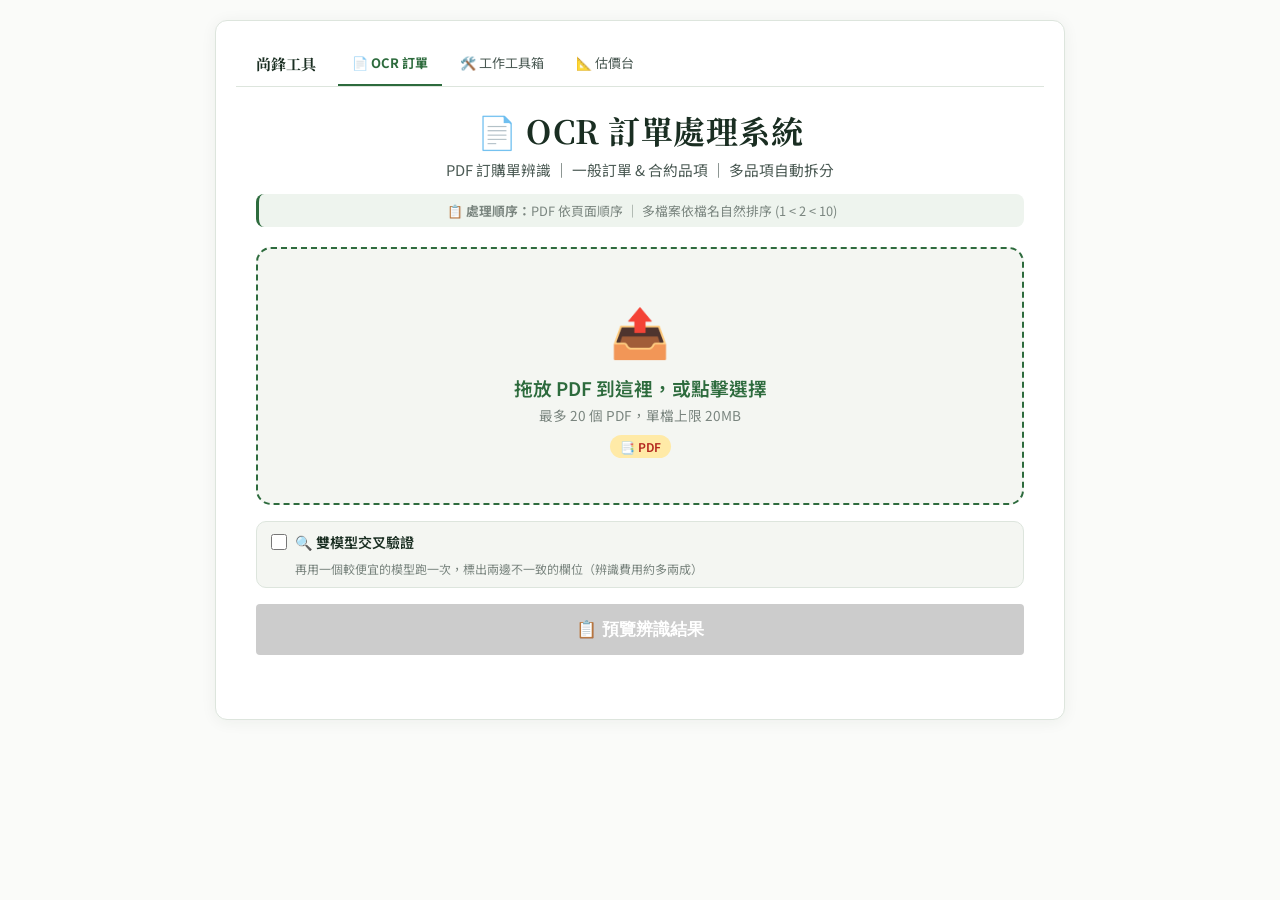
==== index.html @ 6216a3b6 "feat: 整合工作工具箱與不鏽鋼估價台 (v3.3.0) 把兩個原本各自獨立的 HTML 小工具納入同一個 Cloud Run 服務， 共用網域與導覽，並套上尚鋒配色。OCR 功能完全未更動。  新" ====
<!DOCTYPE html>
<html lang="zh-TW">
<head>
<meta charset="UTF-8">
<meta name="viewport" content="width=device-width, initial-scale=1.0">
<title>OCR 訂單處理系統</title>
<link rel="preconnect" href="https://fonts.googleapis.com">
<link rel="preconnect" href="https://fonts.gstatic.com" crossorigin>
<link href="https://fonts.googleapis.com/css2?family=Noto+Sans+TC:wght@400;500;700&family=Noto+Serif+TC:wght@600;700&display=swap" rel="stylesheet">
<style>
/* 尚鋒配色主題 — 依 sfinc-website-next/BRAND.md */
:root{
  /* 品牌綠 */
  --brand:#2D6B3D;         /* 主色：按鈕、連結、強調 */
  --brand-dark:#1F4F2D;    /* hover、重點 */
  --brand-light:#4A9A4F;   /* 亮部 */
  --brand-soft:#9CCFA3;    /* 卡片 hover 邊框、placeholder */
  /* 質感金：細線、型號、裝飾 */
  --gold:#B8956A;
  --gold-soft:#D4BB95;
  /* 背景 */
  --bg:#FAFBF9;            /* 全站背景 */
  --bg-soft:#EEF4EE;       /* 卡片底、規格框 */
  --bg-deep:#F4F6F2;       /* 深底 */
  --card:#fff;
  /* 文字 */
  --fg:#1A2E22;            /* 主文字 */
  --fg-soft:#4A5953;       /* 內文、描述 */
  --fg-muted:#7A857F;      /* 次要資訊、標籤 */
  --line:#DDE5DD;          /* 邊框、分隔線 */
  --danger:#B3261E;
  --radius:.25rem;
  /* 相容舊變數名 */
  --primary:var(--brand); --primary-dark:var(--brand-dark);
  --primary-light:var(--brand-light); --accent:var(--bg-soft);
  --muted:var(--bg-deep); --muted-fg:var(--fg-soft);
  --border:var(--line); --warn:var(--gold); --warn-bg:#FAF6EF;
}
*{margin:0;padding:0;box-sizing:border-box}
body{font-family:'Noto Sans TC','PingFang TC','Microsoft JhengHei',-apple-system,sans-serif;background:var(--bg);min-height:100vh;display:flex;justify-content:center;align-items:flex-start;padding:20px}
.container{background:var(--card);border:1px solid var(--border);border-radius:12px;box-shadow:0 2px 16px rgba(26,46,34,.06);padding:40px;max-width:850px;width:100%}
h1{font-size:2rem;text-align:center;color:var(--fg);margin-bottom:6px;font-family:'Noto Serif TC','Songti TC',PMingLiU,serif;font-weight:700;letter-spacing:.5px}
.subtitle{text-align:center;color:var(--fg-soft);margin-bottom:8px;font-size:.92rem}
.sort-info{text-align:center;color:var(--fg-muted);font-size:.8rem;margin-bottom:20px;background:var(--accent);border-radius:8px;padding:7px 12px;border-left:3px solid var(--primary)}
.version-line{text-align:center;margin-bottom:14px}
.version-btn{background:var(--accent);color:var(--primary);border:1px solid var(--border);border-radius:20px;padding:3px 12px;font-size:.72rem;font-family:inherit;cursor:pointer;letter-spacing:.3px;transition:all .2s}
.version-btn:hover{background:var(--primary);color:#fff;border-color:var(--primary)}
.modal-mask{position:fixed;inset:0;background:rgba(0,0,0,.45);display:flex;justify-content:center;align-items:center;padding:20px;z-index:100}
.modal-box{background:#fff;border-radius:16px;max-width:560px;width:100%;max-height:80vh;overflow-y:auto;box-shadow:0 20px 60px rgba(0,0,0,.3)}
.modal-head{position:sticky;top:0;background:#fff;display:flex;justify-content:space-between;align-items:center;padding:18px 22px 12px;border-bottom:1px solid #eee}
.modal-head h3{color:var(--primary);font-size:1.05rem}
.modal-close{background:none;border:none;font-size:1.4rem;color:var(--fg-muted);cursor:pointer;line-height:1;padding:0 4px}
.modal-close:hover{color:var(--fg)}
.modal-body{padding:16px 22px 22px}
.cl-item{margin-bottom:18px}
.cl-ver{display:inline-block;background:var(--primary);color:#fff;font-size:.75rem;font-weight:700;padding:2px 9px;border-radius:10px}
.cl-ver.old{background:#bbb}
.cl-title{font-weight:600;color:var(--fg);font-size:.88rem;margin:6px 0 4px}
.cl-item ul{margin:0;padding-left:19px}
.cl-item li{color:var(--fg-soft);font-size:.83rem;line-height:1.65;margin-bottom:2px}
.login-box{max-width:360px;margin:0 auto}
.login-box input{width:100%;padding:12px 16px;border:1px solid var(--line);border-radius:10px;font-size:1rem;margin-bottom:12px;outline:none;transition:border .3s}
.login-box input:focus{border-color:var(--primary)}
.login-error{color:var(--danger);font-size:.85rem;margin-bottom:10px;display:none}
.upload-area{border:2px dashed var(--primary);border-radius:15px;padding:45px 20px;text-align:center;cursor:pointer;transition:all .3s;background:var(--muted);margin-bottom:16px}
.upload-area:hover,.upload-area.dragover{border-color:var(--primary-dark);background:var(--accent);transform:translateY(-2px)}
.upload-icon{font-size:3rem;margin-bottom:10px}
.badges{display:flex;justify-content:center;gap:6px;margin-top:10px;flex-wrap:wrap}
.badge{padding:3px 10px;border-radius:12px;font-size:.75rem;font-weight:600}
.badge-pdf{background:#ffeaa7;color:var(--danger)}.badge-img{background:#dfe6e9;color:#636e72}
#fileInput{display:none}
.file-list{margin-top:16px}
.file-item{background:var(--muted);padding:12px 16px;border-radius:10px;margin-bottom:6px;display:flex;justify-content:space-between;align-items:center;font-size:.9rem}
.btn{width:100%;padding:14px;background:var(--primary);color:#fff;border:none;border-radius:var(--radius);font-size:1.05rem;font-weight:600;cursor:pointer;transition:all .3s;margin-top:16px}
.btn:hover{transform:translateY(-2px);box-shadow:0 4px 14px rgba(45,107,61,.25)}
.btn:disabled{background:#ccc;cursor:not-allowed;transform:none;box-shadow:none}
.btn-outline{background:transparent;color:var(--primary);border:2px solid var(--primary);margin-top:10px}
.btn-outline:hover{background:var(--primary);color:#fff}
.results{margin-top:24px}
.result-item{background:#fff;border-left:4px solid var(--primary);padding:16px;border-radius:10px;margin-bottom:12px;box-shadow:0 4px 12px rgba(0,0,0,.08)}
.result-header{display:flex;justify-content:space-between;align-items:center;margin-bottom:10px}
.result-filename{font-weight:600;color:var(--fg);font-size:.92rem}
.result-badge{background:var(--primary);color:#fff;padding:3px 12px;border-radius:16px;font-size:.78rem;font-weight:600}
.result-badge.error{background:#ff7675}
.token-tag{background:var(--muted);color:var(--fg-muted);padding:2px 9px;border-radius:12px;font-size:.72rem;margin-right:6px}
.order-card{background:var(--muted);padding:12px 14px;border-radius:8px;margin-bottom:8px;border-left:3px solid var(--primary-dark);font-size:.85rem}
.order-label{font-weight:600;color:var(--primary);min-width:150px;display:inline-block;vertical-align:top;padding-top:5px;font-size:.84rem}
.editable-field{background:#fff;border:1px solid var(--line);border-radius:4px;padding:5px 10px;font-size:.85rem;font-family:inherit;width:calc(100% - 160px);display:inline-block;transition:border .2s}
.editable-field:focus{outline:none;border-color:var(--primary);background:var(--accent)}
.editable-field:hover{border-color:var(--fg-muted)}
.editable-field.is-empty{background:var(--warn-bg);border-color:var(--warn)}
.editable-field.is-empty:focus{background:#fff;border-color:var(--primary)}
.editable-field.is-invalid{background:#fdecee;border-color:var(--danger)}
.field-row{margin-bottom:6px}
.ragic-summary{background:var(--warn-bg);border-left:4px solid var(--warn);padding:14px 16px;border-radius:10px;margin-top:18px}
.ragic-summary h3{color:var(--primary-dark);font-size:.95rem;margin-bottom:10px}
.ragic-row{background:#fff;padding:8px 12px;border-radius:6px;margin-bottom:6px;font-size:.85rem;display:flex;justify-content:space-between;align-items:center;gap:8px}
.ragic-row.warn{background:#fff1f0;border-left:3px solid var(--danger)}
.ragic-row .po{font-weight:700;color:var(--fg)}
.ragic-row .meta{color:var(--fg-soft);font-size:.8rem}
.ragic-row .count{background:var(--accent);color:var(--primary);padding:2px 8px;border-radius:10px;font-size:.78rem;font-weight:600}
.ragic-warn-text{color:var(--danger);font-size:.82rem;margin-top:8px}
.match-panel{margin:4px 0 8px 160px;font-size:.8rem}
.match-ocr{color:var(--fg-soft);padding:3px 0}
.match-ocr b{color:var(--fg);font-weight:600}
.match-alts{margin-top:4px}
.match-alt{display:block;width:100%;text-align:left;background:var(--muted);border:1px solid var(--border);border-radius:6px;padding:4px 9px;margin-bottom:3px;cursor:pointer;font-size:.79rem;font-family:inherit;color:var(--fg);transition:all .15s}
.match-alt:hover{background:var(--accent);border-color:var(--primary)}
.match-alt .sc{color:var(--gold);font-size:.74rem;margin-left:6px;font-family:Georgia,serif}
.match-alt .hist{color:var(--gold);font-size:.74rem;margin-left:4px}
.diff-hi{background:#f5e6c8;border-radius:2px;padding:0 2px;font-weight:600}
.editable-field.is-disputed{background:var(--warn-bg);border-color:var(--warn);border-width:2px}
.verify-tag{display:inline-block;margin-left:8px;font-size:.75rem;color:var(--primary-dark);cursor:pointer;background:var(--warn-bg);border:1px solid var(--border);border-radius:5px;padding:1px 8px}
.verify-tag:hover{background:var(--accent)}
.verify-summary{background:var(--warn-bg);border-left:4px solid var(--warn);border-radius:8px;padding:8px 12px;margin:8px 0;font-size:.82rem;color:var(--muted-fg)}
.verify-summary b{color:var(--fg)}
.verify-ok{background:#f6ffed;border-left-color:#52c41a;color:#237804}
.verify-toggle{display:flex;align-items:center;flex-wrap:wrap;gap:8px;background:var(--muted);border:1px solid var(--border);border-radius:10px;padding:10px 14px;margin-top:16px;cursor:pointer;transition:all .2s}
.verify-toggle:hover{border-color:var(--primary);background:var(--muted)}
.verify-toggle input{width:16px;height:16px;cursor:pointer;accent-color:var(--primary)}
.vt-text{font-size:.88rem;font-weight:600;color:var(--fg)}
.vt-hint{font-size:.75rem;color:var(--fg-muted);flex-basis:100%;padding-left:24px}
.verify-toggle.on{border-color:var(--warn);background:var(--warn-bg)}
.verify-toggle.on .vt-text{color:var(--primary-dark)}
.loading{display:inline-block;width:18px;height:18px;border:3px solid rgba(255,255,255,.5);border-radius:50%;border-top-color:#fff;animation:spin .8s linear infinite;vertical-align:middle;margin-right:6px}
@keyframes spin{to{transform:rotate(360deg)}}
.sf-nav{background:var(--card);border-bottom:1px solid var(--line);padding:0 20px;display:flex;align-items:center;gap:4px;position:sticky;top:0;z-index:50;margin:-20px -20px 20px}
.sf-nav .sf-brand{font-family:'Noto Serif TC','Songti TC',serif;font-weight:700;color:var(--fg);font-size:15px;margin-right:18px;padding:12px 0;white-space:nowrap}
.sf-nav a{color:var(--fg-soft);text-decoration:none;font-size:13px;padding:12px 14px;border-bottom:2px solid transparent;transition:.2s;white-space:nowrap}
.sf-nav a:hover{color:var(--brand);background:var(--bg-soft)}
.sf-nav a.on{color:var(--brand);border-bottom-color:var(--brand);font-weight:700}
.hidden{display:none !important}
</style>
</head>
<body>
<div class="container">
<nav class="sf-nav">
  <span class="sf-brand">尚鋒工具</span>
  <a href="/" class="on">📄 OCR 訂單</a>
  <a href="/tools">🛠️ 工作工具箱</a>
  <a href="/quote">📐 估價台</a>
</nav>
  <h1>📄 OCR 訂單處理系統</h1>
  <p class="subtitle">PDF 訂購單辨識 ｜ 一般訂單 &amp; 合約品項 ｜ 多品項自動拆分</p>
  <p class="version-line" id="versionLine"></p>

  <div id="loginSection" class="hidden">
    <div class="login-box" style="margin-top:30px">
      <h3 style="text-align:center;color:var(--primary);margin-bottom:16px">🔒 請輸入密碼</h3>
      <input type="password" id="passwordInput" placeholder="密碼" autocomplete="off">
      <div class="login-error" id="loginError"></div>
      <button class="btn" id="loginBtn" onclick="doLogin()">登入</button>
    </div>
  </div>

  <div id="mainSection" class="hidden">
    <div class="sort-info">
      📋 <b>處理順序：</b>PDF 依頁面順序 ｜ 多檔案依檔名自然排序 (1 &lt; 2 &lt; 10)
    </div>

    <div class="upload-area" id="uploadArea">
      <div class="upload-icon">📤</div>
      <h3 style="color:var(--primary);font-weight:600">拖放 PDF 到這裡，或點擊選擇</h3>
      <p style="color:var(--fg-muted);font-size:.85rem;margin-top:4px">最多 20 個 PDF，單檔上限 20MB</p>
      <div class="badges">
        <span class="badge badge-pdf">📑 PDF</span>
      </div>
    </div>
    <input type="file" id="fileInput" multiple accept="image/*,.pdf">

    <div class="file-list" id="fileList"></div>
    <label class="verify-toggle" id="verifyToggleWrap">
      <input type="checkbox" id="verifyToggle">
      <span class="vt-text">🔍 雙模型交叉驗證</span>
      <span class="vt-hint">再用一個較便宜的模型跑一次，標出兩邊不一致的欄位（辨識費用約多兩成）</span>
    </label>
    <button class="btn" id="previewBtn" disabled>📋 預覽辨識結果</button>
    <button class="btn btn-outline hidden" id="submitBtn">✅ 確認寫入 Google Sheet + Ragic</button>

    <div class="results" id="results"></div>
    <div id="ragicSummary"></div>
    <!-- 共用客戶清單，給所有 ragic_customer_code 輸入框搜尋 -->
    <datalist id="customersDatalist"></datalist>
    <!-- 共用商品清單，給所有品名欄位搜尋 -->
    <datalist id="productsDatalist"></datalist>
  </div>
</div>

<script>
const $ = id => document.getElementById(id);
let selectedFiles = [], pendingOrders = [];
let customerList = [];  // Ragic 客戶清單 [{code, name, short_name, category}]
let productList = [];   // Ragic 商品清單 [{name, model, code, unit, category, price}]
let orderHistory = {};  // 客戶歷史訂購 {客戶編號: {品名: 次數}}
// Ragic 寫入必填：ragic_po + date + ragic_customer_code (客戶編號)
const REQUIRED_FOR_RAGIC = ['ragic_po', 'date', 'ragic_customer_code'];
const MAX_CANDIDATES = 3;   // 顯示幾個「其他相似候選」

// 廠商固定三家 + 常見 OCR 誤識別字容錯
const VENDOR_OPTIONS = [
  { value: '長洲醫療儀器有限公司', keywords: ['長洲','長州','长洲','长州'], firstChar: ['長','长'] },
  { value: '尚鋒工業有限公司',     keywords: ['尚鋒','尚峰','尚锋'],       firstChar: ['尚'] },
  { value: '靖展有限公司',         keywords: ['靖展','靖晨','静展','静晨'], firstChar: ['靖','静'] },
];

function guessVendor(text) {
  if (!text) return '';
  const s = String(text);
  for (const opt of VENDOR_OPTIONS) {
    if (opt.keywords.some(k => s.includes(k))) return opt.value;
  }
  // 首字 fallback (處理更嚴重的誤識別，例如「尚〇工業」)
  for (const opt of VENDOR_OPTIONS) {
    if (opt.firstChar.some(c => s.includes(c))) return opt.value;
  }
  return '';
}

// 欄位中文對照表
const FIELD_LABELS = {
  ragic_po:           '🟧 Ragic 訂單編號 (手動填)',
  ragic_customer_code:'🟦 Ragic 客戶 (下拉選)',
  ragic_product_name: '🟪 Ragic 品名 (智慧比對)',
  hospital:           '客戶名稱(醫院)',
  date:         '訂購日期',
  deadline:     '交貨期限/預計到貨日',
  vendor:       '🟩 廠商名稱 (3 選 1)',
  loc:          '交貨地點',
  type:         '訂單類型',
  material_id:  '資材代碼',
  item:         '品名',
  brand:        '廠牌型號',
  qty:          '訂購量/數量',
  unit:         '單位',
  price:        '單價',
  total:        '訂購總金額',
  dept:         '請購部門',
  user:         '申購人',
  ext:          '分機/聯絡分機',
  po_no:        '訂單號碼/訂購單號',
  item_id:      '訂單編號-項次',
  idx:          '項次',
  sign_no:      '簽辦案號',
  order_total:  '總金額',
  note:         '備註',
  warranty:     '保固月數',
};

// Ragic 寫入用的欄位固定放最前面 (這幾格是你要確認/填寫的)
const RAGIC_FIELDS = ['ragic_po','ragic_customer_code','ragic_product_name'];

// OCR 欄位順序：依訂單類型排成跟紙本相近的閱讀動線
const FIELD_ORDER = {
  // 合約品項：先看單據識別資訊，再看品項規格
  contract: [
    'type','idx','hospital','loc','po_no','item_id','sign_no',
    'date','deadline','vendor','dept','user','ext',
    'material_id','brand','item','unit','qty','price','note',
    'total','warranty','order_total',
  ],
  // 一般訂單：先看誰下的單，再看買什麼、多少錢
  general: [
    'type','date','vendor','hospital','loc',
    'item','qty','unit','price','total','brand','deadline',
    'dept','user','ext','po_no','item_id','idx','warranty',
    'sign_no','material_id','note','order_total',
  ],
};

/** 依該筆訂單的類型決定欄位顯示順序 */
function displayFieldsFor(order) {
  const t = String(order?.type || '');
  const key = t.includes('合約') ? 'contract' : 'general';
  return RAGIC_FIELDS.concat(FIELD_ORDER[key]);
}

// ============ 版本更新紀錄 ============
// 新版本請加在最前面
const CHANGELOG = [
  { v: '3.3.0', title: '整合工作工具箱與估價台', items: [
    '新增「工作工具箱」：SUS304 板材計算、圖片排版列印、利潤計算機',
    '新增「不鏽鋼估價台」：完整成本模型與報價試算',
    '三個工具共用頂部導覽列，可直接互相切換',
    '兩個工具都換上尚鋒配色，OCR 功能維持原樣未更動',
  ]},
  { v: '3.2.0', title: '換上公司品牌主題', items: [
    '介面文字改為 PDF 專用（實際仍可上傳圖片）',
    '配色改用公司網站的森林綠 + 質感金 + 米白底',
    '標題改用思源宋體、內文思源黑體，與官網一致',
    '欄位順序依訂單類型調整：合約品項與一般訂單各有適合的閱讀動線',
    '修正：訂單內容較長時上半部會被切掉、捲不到的問題',
  ]},
  { v: '3.1.1', title: '交叉驗證改成開關', items: [
    '雙模型驗證預設關閉，平常只用主模型辨識，維持原本費用',
    '需要時勾選「🔍 雙模型交叉驗證」再按預覽即可',
    '勾選狀態會記住，下次開啟頁面沿用',
  ]},
  { v: '3.1.0', title: '雙模型交叉驗證', items: [
    '同一份檔案由兩個 AI 模型各辨識一次，逐欄位比對',
    '兩邊答案不同的欄位用黃框標出，其餘可放心略過',
    '點「驗證模型」標籤即可改用它的答案',
    '兩個模型平行跑，辨識速度不受影響',
    '驗證模型較便宜，每月成本約多兩成',
  ]},
  { v: '3.0.1', title: 'Token 用量顯示', items: [
    '每份檔案辨識後顯示 Gemini token 用量，方便追蹤成本',
    '/health 可查本次啟動後的累計用量',
  ]},
  { v: '3.0.0', title: '品名核對一次搞定', items: [
    '品名比對會列出 3 個相似候選，點一下就能切換',
    '不同尺寸的地方會黃底反白，例如 70x50x85 vs 80x50x90',
    '候選旁顯示 OCR 原文，不用往下滾就能對照',
    '排序改以品名與型號為主，客戶購買次數只在分數接近時決勝',
    '修正：品名連結後單位沒有帶出來',
    '修正：備註不再混入資材碼，只留 OCR 抓到的內容',
  ]},
  { v: '2.9.0', title: '合約品項精準比對', items: [
    '商品主檔新增「合約品項-公司」與「資材代碼」兩個欄位',
    '訂單有資材代碼時，用公司＋代碼直接命中商品，不必靠品名猜',
    '同一個代碼對到多個產品時，列出候選讓你挑',
    '就算 OCR 把廠商看錯，只要代碼對仍能命中',
  ]},
  { v: '2.8.0', title: '商品智慧比對', items: [
    '依型號、尺寸、品名相似度自動比對 Ragic 商品庫',
    '參考該客戶過去買過什麼，優先推薦常買品項',
    '避免材質誤配（不銹鋼不會配到塑鋼）與配件誤配',
    '品名欄位可直接打字搜尋商品',
  ]},
  { v: '2.7.0', title: '客戶自動帶入', items: [
    '依交貨地點自動比對 Ragic 客戶，可打字搜尋修正',
    '寫入時自動帶出客戶名稱、統編、電話、地址、負責業務',
    '依客戶類別自動決定營業稅（醫院 0%、同行 5%）',
  ]},
  { v: '2.6.0', title: '附件與交貨期限', items: [
    '原始 PDF 自動上傳成 Ragic 訂單附件',
    '交貨期限寫入 Ragic',
    '廠商固定三選一，OCR 認錯字也能對回正確公司',
    '分機支援 4~6 碼，也能認手機號碼',
  ]},
  { v: '2.5.0', title: 'Ragic 整合', items: [
    'OCR 結果同時寫入 Google Sheet 與 Ragic 訂單總單',
    '同一張訂單的多個品項自動合併為一筆 Ragic 訂單',
    '已存在的訂單號碼會自動跳過，不會重複建立',
    '寫入前檢查必填欄位，缺的用紅框標出來',
  ]},
  { v: '2.2.0', title: 'OCR 強化', items: [
    '強化分機抓取邏輯',
    '預覽畫面固定顯示全部欄位，沒抓到的用橘色標示',
  ]},
];

function openChangelog(current) {
  const body = CHANGELOG.map(c => `
    <div class="cl-item">
      <span class="cl-ver${c.v === current ? '' : ' old'}">v${c.v}</span>
      <div class="cl-title">${c.title}</div>
      <ul>${c.items.map(i => `<li>${i}</li>`).join('')}</ul>
    </div>`).join('');
  const mask = document.createElement('div');
  mask.className = 'modal-mask';
  mask.innerHTML = `
    <div class="modal-box">
      <div class="modal-head">
        <h3>📋 版本更新紀錄</h3>
        <button type="button" class="modal-close">&times;</button>
      </div>
      <div class="modal-body">${body}</div>
    </div>`;
  // 點遮罩或關閉鈕都能關掉
  mask.addEventListener('click', e => {
    if (e.target === mask || e.target.closest('.modal-close')) mask.remove();
  });
  document.body.appendChild(mask);
}

function showVersion(d) {
  if (!d || !d.version) return;
  const el = $('versionLine');
  if (el) el.innerHTML = `<button type="button" class="version-btn" id="versionBtn">v${d.version} · 更新內容</button>`;
  const btn = $('versionBtn');
  if (btn) btn.addEventListener('click', () => openChangelog(d.version));
}

async function checkAuth() {
  try {
    const r = await fetch('/auth/status');
    const d = await r.json();
    showVersion(d);
    if (!d.required || d.authenticated) { showMain(); return; }
    $('loginSection').classList.remove('hidden');
    $('passwordInput').addEventListener('keydown', e => { if(e.key==='Enter') doLogin(); });
  } catch(e) { showMain(); }
}
async function doLogin() {
  const pw = $('passwordInput').value;
  if (!pw) return;
  const r = await fetch('/login', {method:'POST', headers:{'Content-Type':'application/json'}, body:JSON.stringify({password:pw})});
  if (r.ok) { $('loginSection').classList.add('hidden'); showMain(); }
  else { $('loginError').textContent='密碼錯誤'; $('loginError').style.display='block'; }
}
function initVerifyToggle() {
  const cb = $('verifyToggle'), wrap = $('verifyToggleWrap');
  if (!cb || !wrap) return;
  // 記住上次的選擇 (存在瀏覽器本機，換裝置會重設)
  try { cb.checked = localStorage.getItem('ocr_verify') === '1'; } catch(e) {}
  wrap.classList.toggle('on', cb.checked);
  cb.addEventListener('change', () => {
    wrap.classList.toggle('on', cb.checked);
    try { localStorage.setItem('ocr_verify', cb.checked ? '1' : '0'); } catch(e) {}
  });
}

function showMain() {
  $('mainSection').classList.remove('hidden');
  initVerifyToggle();
  loadCustomers();
  loadProducts();
  loadOrderHistory();
}

async function loadCustomers() {
  try {
    const r = await fetch('/ragic/customers');
    if (!r.ok) return;
    const d = await r.json();
    customerList = d.customers || [];
    populateCustomerDatalist();
    console.log(`Loaded ${customerList.length} Ragic customers`);
  } catch(e) {
    console.warn('載入客戶清單失敗:', e);
  }
}

// 客戶顯示字串格式：「35 林新醫院 (醫院)」— 編號開頭方便解析、簡稱+類別方便搜尋
function customerDisplay(c) {
  return `${c.code} ${c.short_name || c.name} (${c.category || '?'})`;
}

// 從 input 字串開頭取客戶編號 (例如「35 林新醫院 (醫院)」→「35」)
function parseCustomerCode(text) {
  if (!text) return '';
  const m = String(text).trim().match(/^(\S+)/);
  return m ? m[1] : '';
}

function populateCustomerDatalist() {
  const dl = $('customersDatalist');
  if (!dl) return;
  dl.innerHTML = customerList.map(c => {
    const v = customerDisplay(c).replace(/"/g,'&quot;');
    return `<option value="${v}">`;
  }).join('');
}

// ============ 商品智慧比對 ============
async function loadProducts() {
  try {
    const r = await fetch('/ragic/products');
    if (!r.ok) return;
    const d = await r.json();
    productList = d.products || [];
    populateProductDatalist();
    console.log(`Loaded ${productList.length} Ragic products`);
  } catch(e) {
    console.warn('載入商品清單失敗:', e);
  }
}

async function loadOrderHistory() {
  try {
    const r = await fetch('/ragic/history');
    if (!r.ok) return;
    const d = await r.json();
    orderHistory = d.history || {};
    console.log(`Loaded history for ${Object.keys(orderHistory).length} customers`);
  } catch(e) {
    console.warn('載入歷史訂單失敗:', e);
  }
}

/**
 * 合約品項精準比對：用「公司 + 資材代碼」查商品資料表的結構化欄位。
 * 資材代碼是合約上的固定編號，命中即 100% 確定。
 * @returns {{products: Array, matchedCompany: boolean}} 候選商品清單
 */
function lookupByMaterialCode(vendorName, materialId) {
  const code = String(materialId || '').trim();
  if (!code || !productList.length) return { products: [], matchedCompany: false };

  const withCode = productList.filter(p => (p.material_code || '').trim() === code);
  if (!withCode.length) return { products: [], matchedCompany: false };

  // 先用「公司 + 代碼」嚴格比對 (使用者選的 B 方案)
  const company = guessVendorShort(vendorName);
  if (company) {
    const exact = withCode.filter(p => (p.contract_company || '').trim() === company);
    if (exact.length) return { products: exact, matchedCompany: true };
  }
  // 公司對不上 (OCR 廠商可能抓錯、或商品沒填公司) → 仍回傳代碼相符的，但標示未驗證公司
  return { products: withCode, matchedCompany: false };
}

// 廠商全名 → 短名 (長洲/尚鋒/靖展)，對應商品表的「合約品項-公司」欄位
function guessVendorShort(vendorName) {
  const full = guessVendor(vendorName);
  if (!full) return '';
  if (full.includes('長洲')) return '長洲';
  if (full.includes('尚鋒')) return '尚鋒';
  if (full.includes('靖展')) return '靖展';
  return '';
}

// 該客戶買過這個品名幾次 (0 = 沒買過)
function historyCount(customerCode, productName) {
  if (!customerCode || !productName) return 0;
  const bucket = orderHistory[String(customerCode).trim()];
  return bucket ? (bucket[productName] || 0) : 0;
}

function populateProductDatalist() {
  const dl = $('productsDatalist');
  if (!dl) return;
  dl.innerHTML = productList.map(p => {
    const label = p.model ? `${p.name} 〔${p.model}〕` : p.name;
    return `<option value="${String(label).replace(/"/g,'&quot;')}">`;
  }).join('');
}

// 從顯示字串取回產品名稱 (去掉「〔型號〕」尾巴)
function parseProductName(text) {
  if (!text) return '';
  return String(text).replace(/\s*〔[^〕]*〕\s*$/, '').trim();
}

function findProductByName(name) {
  if (!name) return null;
  return productList.find(p => p.name === name) || null;
}

// 正規化：全形→半形、去空白/標點、轉大寫，方便比對型號與品名
function normText(s) {
  if (!s) return '';
  return String(s)
    .replace(/[Ａ-Ｚａ-ｚ０-９]/g, ch => String.fromCharCode(ch.charCodeAt(0) - 0xFEE0))
    .toUpperCase()
    .replace(/[\s\-_/()（）［］\[\]、,，.。:：*#"'`]/g, '');
}

// 抽出型號樣式的 token (字母+數字混合，例如 UD-50、XK2000、A100)
function extractModelTokens(s) {
  if (!s) return [];
  const t = normText(s);
  const tokens = new Set();
  // 字母數字混合串 (至少含一個數字)
  const re = /[A-Z]*\d+[A-Z0-9]*/g;
  let m;
  while ((m = re.exec(t)) !== null) {
    if (m[0].length >= 2) tokens.add(m[0]);
  }
  return [...tokens];
}

// 中文 bigram 集合 (連續兩字)，用來算相似度
function bigrams(s) {
  const t = normText(s);
  const out = new Set();
  for (let i = 0; i < t.length - 1; i++) out.add(t.slice(i, i + 2));
  if (t.length === 1) out.add(t);
  return out;
}

// Dice 係數：2*交集 / (|A|+|B|)，回傳 0~1
function diceSim(a, b) {
  const A = bigrams(a), B = bigrams(b);
  if (!A.size || !B.size) return 0;
  let inter = 0;
  A.forEach(g => { if (B.has(g)) inter++; });
  return (2 * inter) / (A.size + B.size);
}

// 互斥屬性組：同組內出現不同值 = 不同商品 (例如不銹鋼車 ≠ 塑鋼車)
const EXCLUSIVE_ATTRS = [
  ['不銹鋼', '不鏽鋼', '塑鋼', '粉體', '烤漆', '鋁合金'],  // 材質
  ['單層', '二層', '兩層', '三層', '四層', '五層'],        // 層數
];

// 產品主體詞：品名的核心名詞，不同就是完全不同的東西
// (床頭「櫃」≠ 垃圾「桶」、藥杯「架」≠ 衛材「車」)
const CORE_NOUNS = [
  '推車','餐車','藥車','衛材車','治療車','護理車','工作車','車',
  '床頭櫃','置物櫃','櫃',
  '點滴架','屏風架','架',
  '垃圾桶','污物桶','桶',
  '診療床','診察床','病床','床',
  '椅','凳','桌','台','箱','盒','籃','盆','架子',
  '燈','鏡','機','器','儀','錶','計',
  '袋','布','罩','套','墊','枕',
  '管','針','鉗','剪','刀','盤','桿','梯','屏風','欄',
];

// 配件/服務詞：候選品名比 OCR 品名「多出」這些字，通常是配件或維修項目，
// 不是本體 (OCR「床頭櫃」不該對到「床頭櫃拉板」)
const ACCESSORY_WORDS = [
  '拉板','蓋板','踏板','面板','底板','層板','背板','側板',
  '零件','配件','修理','維修','更換','安裝','拆除','加工','改裝',
  '把手','扶手','輪子','腳墊','螺絲','螺母','墊片','插銷',
];

/**
 * 候選是否為 OCR 品項的「配件」而非本體。
 * 條件：候選品名含配件詞，但 OCR 品名沒有 → 你要的是本體，它是零件。
 * (OCR「不銹鋼床頭櫃」vs 候選「床頭櫃拉板」)
 */
function isAccessoryOf(ocrNameNorm, pNameNorm) {
  if (!ocrNameNorm || !pNameNorm) return false;
  return ACCESSORY_WORDS.some(w => {
    const nw = normText(w);
    return pNameNorm.includes(nw) && !ocrNameNorm.includes(nw);
  });
}

/** 從品名抽出產品主體詞 (最長匹配優先，回傳 null 表示無法判定) */
function extractCoreNoun(name) {
  const t = normText(name);
  if (!t) return null;
  // 去掉尺寸與型號雜訊，只留中文主體
  const zh = t.replace(/[A-Z0-9×X*.\/]+/g, '');
  for (const noun of CORE_NOUNS) {          // CORE_NOUNS 已按長度優先排序
    if (zh.includes(normText(noun))) return noun;
  }
  return null;
}

/** 兩個品名的產品主體詞是否互斥 (都判定得出來但不同 → true) */
function coreNounMismatch(a, b) {
  const na = extractCoreNoun(a), nb = extractCoreNoun(b);
  if (!na || !nb) return false;             // 判不出來就不罰
  if (na === nb) return false;
  // 同屬一個大類 (例如「藥車」與「推車」都是車) 就不算互斥
  const tailA = na.slice(-1), tailB = nb.slice(-1);
  return tailA !== tailB;
}

/**
 * 檢查兩個品名的互斥屬性是否衝突。
 * @returns {number} 衝突組數 (0 = 沒衝突)
 */
function attrConflicts(aNorm, bNorm) {
  let conflicts = 0;
  for (const group of EXCLUSIVE_ATTRS) {
    const inA = group.filter(k => aNorm.includes(normText(k)));
    const inB = group.filter(k => bNorm.includes(normText(k)));
    if (!inA.length || !inB.length) continue;
    // 兩邊都有此類屬性，但沒有任何交集 → 衝突
    if (!inA.some(k => inB.includes(k))) conflicts++;
  }
  return conflicts;
}

/**
 * 智慧比對商品：綜合型號、品名相似度、包含關係評分。
 * @returns {{product, score, reason}|null}  score 0~100
 */
function matchProduct(order, customerCode) {
  if (!productList.length) return null;
  const ocrName  = String(order.item || '').trim();
  const ocrModel = String(order.brand || '').trim();
  const custCode = customerCode || order.ragic_customer_code || '';

  // ⚡ 合約品項優先：資材代碼是合約固定編號，命中即 100% 確定
  const mat = lookupByMaterialCode(order.vendor, order.material_id);
  if (mat.products.length) {
    const codeTag = `資材碼 ${String(order.material_id).trim()}`;
    const companyTag = mat.matchedCompany ? '' : '（⚠公司未驗證）';
    if (mat.products.length === 1) {
      return { product: mat.products[0], score: 999,
               reason: `⚡${codeTag} 合約對應${companyTag}`, alternatives: [] };
    }
    // 一個代碼對到多個產品 → 依品名相似度排序，第一名為預設、其餘列為候選
    const ranked = mat.products
      .map(p => ({ product: p, sim: diceSim(ocrName || '', p.name) }))
      .sort((a, b) => b.sim - a.sim);
    return {
      product: ranked[0].product, score: 500,
      reason: `⚡${codeTag} 有 ${mat.products.length} 個產品，已選最相似${companyTag}`,
      alternatives: ranked.slice(1, MAX_CANDIDATES + 1)
        .map(r => ({ product: r.product, score: 500, times: 0, reason: '同資材代碼' })),
    };
  }

  if (!ocrName && !ocrModel) return null;

  const ocrNameNorm  = normText(ocrName);
  const ocrModelNorm = normText(ocrModel);
  // 型號 token 從 brand 與 item 兩邊都抓 (型號常混在品名裡)
  const ocrTokens = new Set([...extractModelTokens(ocrModel), ...extractModelTokens(ocrName)]);

  const candidates = [];
  for (const p of productList) {
    const pNameNorm  = normText(p.name);
    const pModelNorm = normText(p.model);
    let score = 0;
    const reasons = [];

    // 1. 品名完全相同 → 幾乎確定
    if (ocrNameNorm && pNameNorm === ocrNameNorm) {
      score += 100; reasons.push('品名完全相同');
    }
    // 2. 型號完全相同 → 很強的信號
    if (ocrModelNorm && pModelNorm && pModelNorm === ocrModelNorm) {
      score += 60; reasons.push('型號完全相同');
    }
    // 3. 型號/尺寸 token 交集
    //    商品庫多數沒填「廠牌型號」欄位，型號與尺寸都藏在產品名稱裡
    //    (例如「SF9074 二層車 70x50x85cm」)，所以兩邊都要抽
    if (ocrTokens.size) {
      const pTokens = new Set([...extractModelTokens(p.model), ...extractModelTokens(p.name)]);
      let hit = 0;
      ocrTokens.forEach(t => { if (pTokens.has(t)) hit++; });
      if (hit) { score += 35 * hit; reasons.push(`型號/尺寸相符 (${hit})`); }
    }
    // 4. 互相包含 (OCR 品名包含商品名，或反之)
    if (ocrNameNorm && pNameNorm) {
      if (ocrNameNorm.includes(pNameNorm) || pNameNorm.includes(ocrNameNorm)) {
        // 長度越接近，分數越高
        const ratio = Math.min(ocrNameNorm.length, pNameNorm.length) /
                      Math.max(ocrNameNorm.length, pNameNorm.length);
        score += 40 * ratio; reasons.push('品名包含關係');
      } else {
        // 去掉尺寸/型號後再比一次中文主體
        // (「開放式不銹鋼床頭櫃 20x30」應該對得到「不銹鋼床頭櫃 48x46x83cm」)
        const zhA = ocrNameNorm.replace(/[A-Z0-9×X*.\/]+/g, '');
        const zhB = pNameNorm.replace(/[A-Z0-9×X*.\/]+/g, '');
        if (zhA && zhB && (zhA.includes(zhB) || zhB.includes(zhA))) {
          const ratio = Math.min(zhA.length, zhB.length) / Math.max(zhA.length, zhB.length);
          score += 45 * ratio; reasons.push('品名主體包含');
        }
      }
    }
    // 5. 品名 bigram 相似度 (核心的模糊比對)
    if (ocrNameNorm && pNameNorm) {
      const sim = diceSim(ocrName, p.name);
      if (sim > 0.25) { score += sim * 50; reasons.push(`品名相似 ${(sim*100).toFixed(0)}%`); }
    }
    // 6. 互斥屬性衝突懲罰 (不銹鋼車 vs 塑鋼車、二層車 vs 三層車)
    if (ocrNameNorm && pNameNorm) {
      const conflicts = attrConflicts(ocrNameNorm, pNameNorm);
      if (conflicts) { score -= 45 * conflicts; reasons.push(`⚠材質/規格不符(-${45*conflicts})`); }
    }
    // 7. 產品主體詞：相同加分、不同重罰
    //    (床頭「櫃」vs 垃圾「桶」是完全不同的東西)
    const coreMismatch = coreNounMismatch(ocrName, p.name);
    if (coreMismatch) {
      score -= 90; reasons.push('⚠品類不符(-90)');
    } else {
      const nA = extractCoreNoun(ocrName), nB = extractCoreNoun(p.name);
      if (nA && nB && nA === nB) {
        // 多字核心詞辨識力強 (床頭櫃)，單字較弱 (架、車)
        const bonus = nA.length >= 2 ? 40 : 15;
        score += bonus; reasons.push(`品類相符「${nA}」`);
      }
    }

    // 7b. 配件懲罰：候選是本體的配件 (床頭櫃 → 床頭櫃拉板)，不是要的東西
    if (isAccessoryOf(ocrNameNorm, pNameNorm)) {
      score -= 60; reasons.push('⚠疑似配件(-60)');
    }

    // ── 以上為「基礎分數」：只看品名 + 型號 + 品類 ──
    const baseScore = score;

    // 8. 客戶歷史訂購：只當「決勝」用，不蓋過品名差異
    //    基礎分數接近時 (規格相似的客製品) 才靠買過幾次分高下
    let times = 0;
    if (baseScore >= 50 && !coreMismatch && custCode) {
      times = historyCount(custCode, p.name);
      if (times) {
        // 加成上限為基礎分的 15%，確保排序主要仍由品名/型號決定
        score += Math.min(baseScore * 0.15, 8 + times * 2);
        reasons.push(`⭐該客戶買過 ${times} 次`);
      }
    }

    if (score > 0) {
      candidates.push({ product: p, score, baseScore, times,
                        reason: reasons.join('、') });
    }
  }

  // 依最終分數排序，取前幾名當候選
  candidates.sort((a, b) => b.score - a.score);
  const top = candidates.filter(c => c.score >= 30).slice(0, MAX_CANDIDATES + 1);
  if (!top.length) return null;
  return { ...top[0], alternatives: top.slice(1) };
}

function productDisplay(p) {
  return p.model ? `${p.name} 〔${p.model}〕` : p.name;
}

const _ESC = s => String(s).replace(/&/g,'&amp;').replace(/</g,'&lt;').replace(/>/g,'&gt;');

/**
 * 把 name 中「與 baseName 不同」的尺寸/型號片段反白，
 * 讓「70x50x85cm」vs「80x50x90cm」的差異一眼看出來。
 */
function highlightDiff(name, baseName) {
  const baseTokens = new Set(extractModelTokens(baseName));
  // 切出數字/尺寸片段 (含 x、. 等連接符) 與其餘文字
  return String(name).split(/([0-9]+(?:[.\-xX×*][0-9]+)*(?:\s*[a-zA-Z]{1,4})?)/g)
    .map(seg => {
      if (!/[0-9]/.test(seg)) return _ESC(seg);
      const norm = normText(seg);
      // 該片段在候選中「不存在於基準品名」→ 反白提示差異
      const isDiff = norm && ![...baseTokens].some(t => t === norm || t.includes(norm) || norm.includes(t));
      return isDiff ? `<span class="diff-hi">${_ESC(seg)}</span>` : _ESC(seg);
    }).join('');
}

/**
 * 品名比對輔助面板：OCR 原文並排 + 其他相似候選 (可點擊切換)。
 * 目的是讓你在這一頁就能確認選對規格，不必再開 Ragic 核對。
 */
function renderMatchPanel(order, orderIdx, matchedProduct) {
  const ocrItem  = String(order.item || '').trim();
  const ocrBrand = String(order.brand || '').trim();
  const ocrMat   = String(order.material_id || '').trim();
  const alts = order._alternatives || [];
  if (!ocrItem && !ocrBrand && !alts.length) return '';

  let html = '<div class="match-panel">';
  // OCR 原文並排，方便直接對照選中的商品
  const parts = [];
  if (ocrItem)  parts.push(`<b>${_ESC(ocrItem)}</b>`);
  if (ocrBrand) parts.push(`型號 ${_ESC(ocrBrand)}`);
  if (ocrMat)   parts.push(`資材碼 ${_ESC(ocrMat)}`);
  if (parts.length) {
    html += `<div class="match-ocr">OCR 原文：${parts.join(' ｜ ')}</div>`;
  }
  // 其他相似候選，尺寸差異反白
  if (alts.length) {
    const baseName = matchedProduct ? matchedProduct.name : ocrItem;
    html += '<div class="match-alts">';
    alts.forEach(a => {
      const p = a.product;
      const histTag = a.times ? `<span class="hist">⭐買過${a.times}次</span>` : '';
      html += `<button type="button" class="match-alt"
                 data-order-idx="${orderIdx}"
                 data-pick="${_ESC(p.name).replace(/"/g,'&quot;')}">
                 ⭕ ${highlightDiff(p.name, baseName)}
                 <span class="sc">(${Math.round(a.score)})</span>${histTag}
               </button>`;
    });
    html += '</div>';
  }
  html += '</div>';
  return html;
}

/** 分數 → [顏色, 文字, 圖示]。999=資材碼唯一命中、500=資材碼一對多 */
function confidenceLevel(score) {
  if (score >= 999) return ['#0a7', '合約代碼確認', '⚡'];
  if (score >= 500) return ['#c80', '合約代碼(需確認品項)', '⚡'];
  if (score >= 120) return ['#0a7', '信心高', '✓'];
  if (score >= 60)  return ['#c80', '信心中', '✓'];
  return ['#d63031', '信心低', '✓'];
}

/**
 * 客戶改變後，重新比對該 po_no 群組的商品 (吃新客戶的歷史訂購加權)。
 * 只覆寫「自動比對」的結果，使用者手動選過的保持不動。
 */
function rematchProductsForGroup(poNo, customerCode) {
  if (!poNo || !customerCode) return;
  document.querySelectorAll('.editable-field[data-field="ragic_product_name"]').forEach(input => {
    const idx = parseInt(input.dataset.orderIdx);
    const o = pendingOrders[idx];
    if (!o || (o.po_no || '').trim() !== poNo) return;
    if (o._user_picked_product) return;   // 使用者手選過，尊重他的選擇

    const hit = matchProduct(o, customerCode);
    const newName = hit ? hit.product.name : '';
    o.ragic_product_name = newName;
    o._match_score  = hit ? Math.round(hit.score) : 0;
    o._match_reason = hit ? hit.reason : '';
    o._alternatives = hit ? (hit.alternatives || []) : [];

    const p = hit ? hit.product : null;
    input.value = p ? productDisplay(p) : '';
    input.classList.toggle('is-empty', !p);
    if (p) input.classList.remove('is-invalid');
    // 更新旁邊的提示文字
    const hintEl = input.parentElement.querySelector('span:last-child');
    if (hintEl && hintEl !== input.previousElementSibling) {
      // 候選清單也要跟著換 (客戶/廠商變了，相似候選與歷史次數都會不同)
      const panel = input.closest('.field-row')?.nextElementSibling;
      if (panel && panel.classList.contains('match-panel')) {
        panel.outerHTML = renderMatchPanel(o, idx, p);
      }
      if (p) {
        const lvl = confidenceLevel(o._match_score);
        hintEl.style.color = lvl[0];
        hintEl.textContent = `${lvl[2]} ${lvl[1]} (${o._match_score}) ${o._match_reason || ''}`;
      } else {
        hintEl.style.color = '#c80';
        hintEl.textContent = `未自動比對到，請搜尋選擇 (OCR: ${o.item || '—'})`;
      }
    }
  });
}

// 模糊比對單一字串 → 客戶清單，找最匹配的客戶編號 (空字串=找不到)
function matchCustomerByText(text) {
  if (!text || !customerList.length) return '';
  const t = String(text).trim();
  if (!t) return '';
  // 1. 完整名稱完全相等
  let m = customerList.find(c => c.name === t);
  if (m) return m.code;
  // 2. 簡稱完全相等
  m = customerList.find(c => c.short_name === t);
  if (m) return m.code;
  // 3. 輸入字串包含簡稱 (例如「3F 麻醉科 林新醫院」包含「林新醫院」)
  m = customerList.find(c => c.short_name && t.includes(c.short_name));
  if (m) return m.code;
  // 4. 輸入字串包含完整名稱
  m = customerList.find(c => c.name && t.includes(c.name));
  if (m) return m.code;
  // 5. 客戶簡稱包含輸入字串 (輸入較短時)
  m = customerList.find(c => c.short_name && c.short_name.includes(t));
  if (m) return m.code;
  return '';
}

// 根據 OCR 結果猜客戶編號：loc (交貨地點) 優先，找不到才用 hospital fallback
function guessCustomerCode(order) {
  if (!order) return '';
  return matchCustomerByText(order.loc) || matchCustomerByText(order.hospital);
}

function findCustomer(code) {
  return customerList.find(c => c.code === code);
}

$('uploadArea').addEventListener('click', () => $('fileInput').click());
$('fileInput').addEventListener('change', e => handleFiles(e.target.files));
$('uploadArea').addEventListener('dragover', e => { e.preventDefault(); $('uploadArea').classList.add('dragover'); });
$('uploadArea').addEventListener('dragleave', () => $('uploadArea').classList.remove('dragover'));
$('uploadArea').addEventListener('drop', e => { e.preventDefault(); $('uploadArea').classList.remove('dragover'); handleFiles(e.dataTransfer.files); });

function naturalSort(a, b) {
  const re=/(\d+)/g, ap=a.name.toLowerCase().split(re), bp=b.name.toLowerCase().split(re);
  for(let i=0;i<Math.max(ap.length,bp.length);i++){
    const av=ap[i]||'',bv=bp[i]||'',an=parseInt(av),bn=parseInt(bv);
    if(!isNaN(an)&&!isNaN(bn)&&an!==bn)return an-bn;
    if(av!==bv)return av<bv?-1:1;
  }
  return 0;
}

function handleFiles(files) {
  let arr = Array.from(files);
  if(arr.length>20){alert('最多 20 個檔案');arr=arr.slice(0,20);}
  selectedFiles = arr.sort(naturalSort);
  pendingOrders = [];
  $('submitBtn').classList.add('hidden');
  $('results').innerHTML = '';
  renderFileList();
  $('previewBtn').disabled = !selectedFiles.length;
}

function renderFileList() {
  $('fileList').innerHTML = '';
  selectedFiles.forEach(f => {
    $('fileList').innerHTML += `<div class="file-item"><span><b>📑 ${f.name}</b><span style="color:var(--fg-muted);font-size:.78rem;margin-left:6px">${(f.size/1024).toFixed(0)}KB</span></span><span style="color:var(--gold);font-size:.8rem">待處理</span></div>`;
  });
}

$('previewBtn').addEventListener('click', async () => {
  if(!selectedFiles.length) return;
  $('previewBtn').disabled=true;
  $('previewBtn').innerHTML='<span class="loading"></span>OCR 辨識中...';
  $('results').innerHTML='';
  pendingOrders=[];

  const fd = new FormData();
  selectedFiles.forEach(f=>fd.append('files',f));

  try {
    const verifyOn = $('verifyToggle')?.checked ? 1 : 0;
    const r = await fetch(`/preview?verify=${verifyOn}`,{method:'POST',body:fd});
    if(!r.ok) throw new Error(`HTTP ${r.status}`);
    const d = await r.json();
    displayResults(d.results, true);
  } catch(e) { alert('處理失敗: '+e.message); }
  finally { $('previewBtn').disabled=false; $('previewBtn').textContent='📋 預覽辨識結果'; }
});

function collectEdits() {
  document.querySelectorAll('.editable-field').forEach(input => {
    const idx = parseInt(input.dataset.orderIdx);
    const field = input.dataset.field;
    const val = input.value.trim();
    if (!pendingOrders[idx]) return;

    if (field === 'ragic_customer_code') {
      // 從顯示字串「35 林新醫院 (醫院)」解析出客戶編號
      const code = parseCustomerCode(val);
      const customer = findCustomer(code);
      pendingOrders[idx].ragic_customer_code = customer ? code : '';
      pendingOrders[idx].ragic_customer_category = customer ? customer.category : '';
    } else if (field === 'ragic_product_name') {
      // 從顯示字串「電腦架加固定架 〔UD-50〕」解析出產品名稱
      const pname = parseProductName(val);
      const valid = !!findProductByName(pname);
      // 使用者手動改過且有效 → 標記，避免客戶變更時被自動重算覆蓋
      if (valid && pname !== pendingOrders[idx].ragic_product_name) {
        pendingOrders[idx]._user_picked_product = true;
      }
      pendingOrders[idx].ragic_product_name = valid ? pname : '';
    } else if (['qty', 'price', 'total', 'order_total', 'warranty'].includes(field)) {
      pendingOrders[idx][field] = val ? parseFloat(val) || 0 : 0;
    } else {
      pendingOrders[idx][field] = val;
    }
  });
}

function validateRequired() {
  // 清掉舊的紅框
  document.querySelectorAll('.editable-field.is-invalid').forEach(el => el.classList.remove('is-invalid'));
  const missing = [];
  document.querySelectorAll('.editable-field').forEach(input => {
    const field = input.dataset.field;
    if (!REQUIRED_FOR_RAGIC.includes(field)) return;
    const val = String(input.value).trim();
    let invalid = false;
    if (field === 'ragic_customer_code') {
      // 必須能對應到客戶清單，不只是非空字串
      const code = parseCustomerCode(val);
      if (!findCustomer(code)) invalid = true;
    } else {
      if (!val) invalid = true;
    }
    if (invalid) {
      input.classList.add('is-invalid');
      missing.push({field, input});
    }
  });
  return missing;
}

function renderRagicSummary() {
  const box = $('ragicSummary');
  if (!pendingOrders.length) { box.innerHTML = ''; return; }
  // 用 po_no 分組 (OCR 穩定識別)，主表訂單編號 (1000320) 從每組第一個有值的 ragic_po 取
  const groups = {};
  pendingOrders.forEach(o => {
    const po = (o.po_no || '').trim();
    if (!po) return;
    (groups[po] = groups[po] || []).push(o);
  });
  const poList = Object.keys(groups);
  const noPo = pendingOrders.filter(o => !(o.po_no || '').trim()).length;
  if (!poList.length && !noPo) { box.innerHTML = ''; return; }

  let html = `<div class="ragic-summary"><h3>📋 將寫入 Ragic 的訂單 (按 po_no 分組)</h3>`;
  poList.forEach(po => {
    const items = groups[po];
    const h = items[0];
    const ragicPo = (items.find(it => (it.ragic_po || '').trim())?.ragic_po || '').trim();
    const custCode = (items.find(it => (it.ragic_customer_code || '').trim())?.ragic_customer_code || '').trim();
    const custObj = findCustomer(custCode);

    const ragicPoDisplay = ragicPo
      ? `<span class="po">${ragicPo}</span>`
      : `<span style="color:#d63031">⚠ 未填 Ragic 訂單編號</span>`;
    const dateBad = !h.date ? ' <span style="color:#d63031">(缺日期)</span>' : '';

    let custLine;
    if (custObj) {
      const taxPct = custObj.category === '醫院' ? '0%' : '5%';
      custLine = `客戶：<b>${custCode}</b> ${custObj.short_name || custObj.name} (${custObj.category}) · 營業稅 <b>${taxPct}</b>`;
    } else if (custCode) {
      custLine = `<span style="color:#d63031">⚠ 客戶清單找不到 "${custCode}"，連結會以純文字存，營業稅 5%</span>`;
    } else {
      custLine = `<span style="color:#d63031">⚠ 未選客戶</span>`;
    }

    html += `<div class="ragic-row">
      <div>
        <div>${ragicPoDisplay} <span class="meta">(po_no: ${po})</span>${dateBad}</div>
        <div class="meta">${h.date || '？'} ｜ ${h.vendor || '—'}</div>
        <div class="meta">${custLine}</div>
      </div>
      <span class="count">${items.length} 個品項</span>
    </div>`;
  });
  if (noPo) {
    html += `<div class="ragic-row warn"><div>⚠️ 有 ${noPo} 筆品項 OCR 沒抓到 po_no</div><span class="meta">將跳過 Ragic，仍寫入 Sheet</span></div>`;
  }
  html += `<div class="ragic-warn-text">寫入規則：同 po_no 合併為一筆 Ragic 訂單；訂單編號用「Ragic 訂單編號」；客戶編號用下拉選的客戶；營業稅依客戶類別 (醫院 0%、其他 5%)；已存在的訂單編號會自動跳過。</div></div>`;
  box.innerHTML = html;
}

function formatRagicResultMsg(d) {
  let msg = `✅ Google Sheet: 已寫入 ${d.rows_written} 行\n\n`;
  if (!d.ragic) { msg += '📋 Ragic: 未啟用'; return msg; }
  if (!d.ragic.enabled) { msg += '📋 Ragic: 已停用 (RAGIC_ENABLED=false)'; return msg; }
  if (!d.ragic.configured) { msg += '📋 Ragic: 未設定 API Key，已跳過'; return msg; }
  const s = d.ragic.summary;
  msg += `📋 Ragic 結果：新增 ${s.success} 筆、跳過 ${s.skipped} 筆、失敗 ${s.error} 筆`;
  if (typeof s.attachments === 'number') msg += `；附件上傳 ${s.attachments} 個`;
  if (s.no_po) msg += `\n   (有 ${s.no_po} 筆品項缺訂單號，未送 Ragic)`;
  if (d.ragic.results && d.ragic.results.length) {
    const lines = d.ragic.results.map(r => {
      const tag = r.status === 'success' ? '✓' : (r.status === 'skipped' ? '○' : '✗');
      const extra = r.message ? ` — ${r.message}` : '';
      const link = r.view_url ? `\n      ${r.view_url}` : '';
      // 顯示實際查詢用的 ragic_po (若與 po_no 不同)，方便追查為何被判重複
      const ragicPoTag = (r.ragic_po && r.ragic_po !== r.po_no)
        ? ` [查詢用編號: ${r.ragic_po}]`
        : '';
      return `   ${tag} ${r.po_no}${ragicPoTag} (${r.items} 品項)${extra}${link}`;
    });
    msg += '\n' + lines.join('\n');
    msg += '\n\n💡 點擊跳過的紀錄連結可確認是否真的是同一筆訂單。若 [查詢用編號] 跟 po_no 不同，那就是你在「Ragic 訂單編號」欄位填的值。';
  }
  return msg;
}

$('submitBtn').addEventListener('click', async () => {
  if(!pendingOrders.length) return;

  collectEdits();
  renderRagicSummary();

  const missing = validateRequired();
  if (missing.length) {
    alert(`還有 ${missing.length} 個必填欄位沒填，已用紅框標出。\n\nRagic 主表必填：\n• 🟧 Ragic 訂單編號 (手動填)\n• 🟦 Ragic 客戶 (下拉選)\n• 訂購日期`);
    const first = missing[0].input;
    first.scrollIntoView({behavior:'smooth', block:'center'});
    first.focus();
    return;
  }

  $('submitBtn').disabled=true;
  $('submitBtn').innerHTML='<span class="loading"></span>寫入中...';
  try {
    // multipart/form-data: orders JSON + 原始檔案 (Ragic 附件上傳用)
    const fd = new FormData();
    fd.append('orders', JSON.stringify(pendingOrders));
    selectedFiles.forEach(f => fd.append('files', f, f.name));
    const r = await fetch('/submit', {method:'POST', body: fd});
    if(!r.ok) throw new Error(`HTTP ${r.status}`);
    const d = await r.json();
    alert(formatRagicResultMsg(d));
    $('submitBtn').classList.add('hidden');
    $('ragicSummary').innerHTML = '';
    pendingOrders=[];
  } catch(e) { alert('寫入失敗: '+e.message); }
  finally { $('submitBtn').disabled=false; $('submitBtn').textContent='✅ 確認寫入 Google Sheet + Ragic'; }
});

let lastResults = [];

function displayResults(resultsData, showSubmit) {
  lastResults = resultsData;
  const el = $('results');
  el.innerHTML = '<h2 style="color:var(--primary);margin-bottom:16px">📊 辨識結果（可直接點擊修改）</h2>';

  let globalIdx = 0;
  resultsData.forEach(r => {
    const div = document.createElement('div');
    div.className = 'result-item';

    if(r.status!=='success'){
      div.innerHTML = `<div class="result-header"><span class="result-filename">❌ ${r.filename}</span><span class="result-badge error">失敗</span></div><div style="color:#d63031;font-size:.88rem">${r.message}</div>`;
    } else {
      const orders = r.orders||[];
      // 雙模型驗證：把不一致的欄位掛到每筆 order 上
      const rDiffs = r.diffs || [];
      orders.forEach((o, oi) => { o._diff = rDiffs[oi] || {}; });
      // 初始化新欄位：ragic_po 預設空、ragic_customer_code 預設用 hospital 模糊匹配
      // vendor 用 3 選項標準化 (含 OCR 誤識別容錯)
      orders.forEach(o => {
        if (o.ragic_po === undefined) o.ragic_po = '';
        if (o.ragic_customer_code === undefined) {
          o.ragic_customer_code = guessCustomerCode(o);
        }
        const c = findCustomer(o.ragic_customer_code);
        o.ragic_customer_category = c ? c.category : '';
        // 廠商標準化：OCR 抓的字串 → 三個固定選項之一 (找不到就留 OCR 原文讓使用者選)
        const guessedVendor = guessVendor(o.vendor);
        if (guessedVendor) o.vendor = guessedVendor;
        // 商品智慧比對：客戶歷史 + 型號 + 品名相似度
        // (客戶已在上面決定，這裡才能吃到歷史加權)
        if (o.ragic_product_name === undefined) {
          const hit = matchProduct(o, o.ragic_customer_code);
          o.ragic_product_name  = hit ? hit.product.name : '';
          o._match_score  = hit ? Math.round(hit.score) : 0;
          o._match_reason = hit ? hit.reason : '';
          o._alternatives = hit ? (hit.alternatives || []) : [];
        }
      });
      pendingOrders.push(...orders);

      let ordersHTML = '';
      orders.forEach((o,i)=>{
        ordersHTML += `<div class="order-card">
          <div style="font-weight:700;color:var(--primary-dark);margin-bottom:8px">品項 ${i+1}: ${o.item||'—'}</div>`;

        displayFieldsFor(o).forEach(k => {
          const val = (o[k] !== undefined && o[k] !== null) ? o[k] : '';
          const isEmpty = (val === '' || val === 0 || val === '0');
          const label = FIELD_LABELS[k] || k;

          if (k === 'ragic_customer_code') {
            // 客戶可搜尋輸入：input + datalist，使用者可打「林新」或「35」過濾
            const curCode = String(val);
            const matched = findCustomer(curCode);
            const inputVal = matched ? customerDisplay(matched) : curCode;
            const taxHint = matched
              ? `<span style="color:var(--fg-soft);font-size:.78rem;margin-left:8px">→ 類別 ${matched.category}，營業稅 ${matched.category==='醫院'?'0%':'5%'}</span>`
              : (curCode ? `<span style="color:#d63031;font-size:.78rem;margin-left:8px">⚠ 找不到客戶 "${curCode}"</span>` : '');
            const inputCls = (!matched ? 'is-empty' : '');
            ordersHTML += `<div class="field-row">
              <span class="order-label">${label}:</span>
              <input type="text" class="editable-field ${inputCls}"
                     list="customersDatalist"
                     value="${String(inputVal).replace(/"/g,'&quot;')}"
                     data-order-idx="${globalIdx}" data-field="${k}"
                     placeholder="輸入編號 / 簡稱 / 名稱搜尋 (例: 林新、35)">
              ${taxHint}
            </div>`;
          } else if (k === 'ragic_product_name') {
            // 商品智慧比對：input + datalist，可搜尋品名或型號
            const curName = String(val);
            const matched = findProductByName(curName);
            const inputVal = matched ? productDisplay(matched) : curName;
            const score = o._match_score || 0;
            let hint = '';
            if (matched) {
              const lvl = confidenceLevel(score);
              hint = `<span style="color:${lvl[0]};font-size:.78rem;margin-left:8px">${lvl[2]} ${lvl[1]} (${score}) ${o._match_reason || ''}</span>`;
            } else if (curName) {
              hint = `<span style="color:#d63031;font-size:.78rem;margin-left:8px">⚠ 商品庫找不到，請搜尋選擇</span>`;
            } else {
              hint = `<span style="color:#c80;font-size:.78rem;margin-left:8px">未自動比對到，請搜尋選擇 (OCR: ${(o.item||'—')})</span>`;
            }
            ordersHTML += `<div class="field-row">
              <span class="order-label">${label}:</span>
              <input type="text" class="editable-field ${matched ? '' : 'is-empty'}"
                     list="productsDatalist"
                     value="${String(inputVal).replace(/"/g,'&quot;')}"
                     data-order-idx="${globalIdx}" data-field="${k}"
                     placeholder="輸入品名或型號搜尋">
              ${hint}
            </div>
            ${renderMatchPanel(o, globalIdx, matched)}`;
          } else if (k === 'vendor') {
            // 廠商 3 選 1 下拉
            const curVal = String(val);
            const isMatched = VENDOR_OPTIONS.some(opt => opt.value === curVal);
            let opts = `<option value="">— 請選廠商 —</option>`;
            VENDOR_OPTIONS.forEach(opt => {
              const sel = opt.value === curVal ? ' selected' : '';
              opts += `<option value="${opt.value}"${sel}>${opt.value}</option>`;
            });
            const inputCls = (!isMatched ? 'is-empty' : '');
            const hint = (curVal && !isMatched)
              ? `<span style="color:#d63031;font-size:.78rem;margin-left:8px">⚠ OCR 抓到「${curVal}」對不到 3 家，請手動選</span>`
              : '';
            ordersHTML += `<div class="field-row">
              <span class="order-label">${label}:</span>
              <select class="editable-field ${inputCls}"
                      data-order-idx="${globalIdx}" data-field="${k}">${opts}</select>
              ${hint}
            </div>`;
          } else {
            // 雙模型驗證：這個欄位兩邊看法不同 → 標黃並附上驗證模型的答案
            const dv = (o._diff || {})[k];
            const disputed = dv !== undefined;
            const vTag = disputed
              ? `<span class="verify-tag" data-order-idx="${globalIdx}" data-field="${k}"
                       data-val="${String(dv).replace(/"/g,'&quot;')}"
                       title="點一下改用驗證模型的答案">驗證模型: ${_ESC(dv) || '(空)'}</span>`
              : '';
            ordersHTML += `<div class="field-row">
              <span class="order-label">${label}:</span>
              <input type="text" class="editable-field${isEmpty ? ' is-empty' : ''}${disputed ? ' is-disputed' : ''}"
                     value="${String(val).replace(/"/g,'&quot;')}"
                     data-order-idx="${globalIdx}" data-field="${k}"
                     ${isEmpty ? 'placeholder="（未抓到，請補）"' : ''}>
              ${vTag}
            </div>`;
          }
        });

        ordersHTML += `</div>`;
        globalIdx++;
      });

      const tk = r.tokens || {};
      const tkTag = (tk.input || tk.output)
        ? `<span class="token-tag" title="本次 Gemini OCR 的 token 用量">${(tk.input||0).toLocaleString()} in / ${(tk.output||0).toLocaleString()} out</span>`
        : '';
      // 驗證摘要：這份檔案有幾個欄位兩個模型看法不同
      let vSummary = '';
      if (r.verify_model) {
        const nDiff = rDiffs.reduce((a, d) => a + Object.keys(d || {}).length, 0);
        vSummary = nDiff
          ? `<div class="verify-summary">🔍 雙模型交叉驗證：有 <b>${nDiff}</b> 個欄位兩邊看法不同，已用黃框標出。點「驗證模型」標籤可改用它的答案。</div>`
          : `<div class="verify-summary verify-ok">✅ 雙模型交叉驗證：全部欄位一致，可放心送出。</div>`;
      }
      div.innerHTML = `<div class="result-header"><span class="result-filename">✅ ${r.filename}</span><span>${tkTag}<span class="result-badge">${r.items_count} 品項</span></span></div>${vSummary}${ordersHTML}`;
    }
    el.appendChild(div);
  });

  if(showSubmit && pendingOrders.length) {
    $('submitBtn').classList.remove('hidden');
    $('submitBtn').textContent = `✅ 確認寫入 ${pendingOrders.length} 筆 (Google Sheet + Ragic)`;
  }

  // 編輯到會影響 Ragic 摘要的欄位時自動重算
  const watchFields = new Set(['po_no','date','vendor','loc','ragic_po','ragic_customer_code','type']);
  document.querySelectorAll('.editable-field').forEach(input => {
    input.addEventListener('input', () => {
      const field = input.dataset.field;
      const idx = parseInt(input.dataset.orderIdx);
      const myPo = (pendingOrders[idx]?.po_no || '').trim();
      const newVal = input.value;

      // ragic_po / ragic_customer_code / vendor: 同 po_no 群組內自動同步
      if ((field === 'ragic_po' || field === 'ragic_customer_code' || field === 'vendor') && myPo) {
        document.querySelectorAll(`.editable-field[data-field="${field}"]`).forEach(other => {
          if (other === input) return;
          const otherIdx = parseInt(other.dataset.orderIdx);
          const otherPo = (pendingOrders[otherIdx]?.po_no || '').trim();
          if (otherPo === myPo && other.value !== newVal) {
            other.value = newVal;
            if (String(newVal).trim()) other.classList.remove('is-empty', 'is-invalid');
            else other.classList.add('is-empty');
            // 同步 pendingOrders 對應欄位 (供 collectEdits 使用)
            if (pendingOrders[otherIdx]) pendingOrders[otherIdx][field] = newVal;
          }
        });
      }

      // ragic_customer_code: 解析顯示字串成編號 + 自動更新對應的 ragic_customer_category
      if (field === 'ragic_customer_code') {
        const code = parseCustomerCode(newVal);
        const matched = findCustomer(code);
        const newCat = matched ? matched.category : '';
        pendingOrders[idx].ragic_customer_code = matched ? code : '';
        pendingOrders[idx].ragic_customer_category = newCat;
        // 同 po_no 群組同步 (pendingOrders 中存編號，DOM 中存顯示字串)
        if (myPo) {
          pendingOrders.forEach((o, i) => {
            if (i !== idx && (o.po_no || '').trim() === myPo) {
              o.ragic_customer_code = matched ? code : '';
              o.ragic_customer_category = newCat;
            }
          });
        }
        // ⭐ 客戶變了 → 該群組的商品重新比對 (吃該客戶的歷史訂購加權)
        if (matched) rematchProductsForGroup(myPo, code);
      }

      // 廠商變了 → 重新比對 (資材代碼用「公司+代碼」，公司改了結果會不同)
      if (field === 'vendor' && myPo) {
        const cust = pendingOrders[idx].ragic_customer_code || '';
        rematchProductsForGroup(myPo, cust);
      }

      // 訂單類型改了 → 欄位顯示順序不同，整份重新渲染
      if (field === 'type') {
        collectEdits();
        const snapshot = pendingOrders.slice();
        pendingOrders = [];
        displayResults(lastResults, true);
        // 保留使用者已編輯的內容
        snapshot.forEach((o, i) => { if (pendingOrders[i]) Object.assign(pendingOrders[i], o); });
        collectEdits();
        renderRagicSummary();
        return;
      }
      if (!watchFields.has(field)) return;
      collectEdits();
      renderRagicSummary();
    });
    input.addEventListener('blur', () => {
      if (REQUIRED_FOR_RAGIC.includes(input.dataset.field) && String(input.value).trim()) {
        input.classList.remove('is-invalid');
      }
    });
  });

  collectEdits();
  renderRagicSummary();
}

// 點擊「其他相似候選」→ 切換該筆品名。
// 用事件委派，這樣候選面板重繪後 (換客戶/廠商) 仍然有效。
// 點「驗證模型」標籤 → 採用驗證模型的答案
$('results').addEventListener('click', e => {
  const tag = e.target.closest('.verify-tag');
  if (!tag) return;
  const idx = parseInt(tag.dataset.orderIdx);
  const field = tag.dataset.field;
  const input = document.querySelector(
    `.editable-field[data-order-idx="${idx}"][data-field="${field}"]`);
  if (!input) return;
  input.value = tag.dataset.val || '';
  input.classList.remove('is-disputed');
  input.dispatchEvent(new Event('input', { bubbles: true }));
  tag.remove();
  collectEdits();
  renderRagicSummary();
});

$('results').addEventListener('click', e => {
  const btn = e.target.closest('.match-alt');
  if (!btn) return;
  const idx = parseInt(btn.dataset.orderIdx);
  const p = findProductByName(btn.dataset.pick);
  if (!p || !pendingOrders[idx]) return;
  const input = document.querySelector(
    `.editable-field[data-field="ragic_product_name"][data-order-idx="${idx}"]`);
  if (input) {
    input.value = productDisplay(p);
    input.classList.remove('is-empty', 'is-invalid');
  }
  pendingOrders[idx].ragic_product_name = p.name;
  pendingOrders[idx]._user_picked_product = true;   // 手選過，不被自動重算覆蓋
  collectEdits();
  renderRagicSummary();
});

checkAuth();
</script>
</body>
</html>
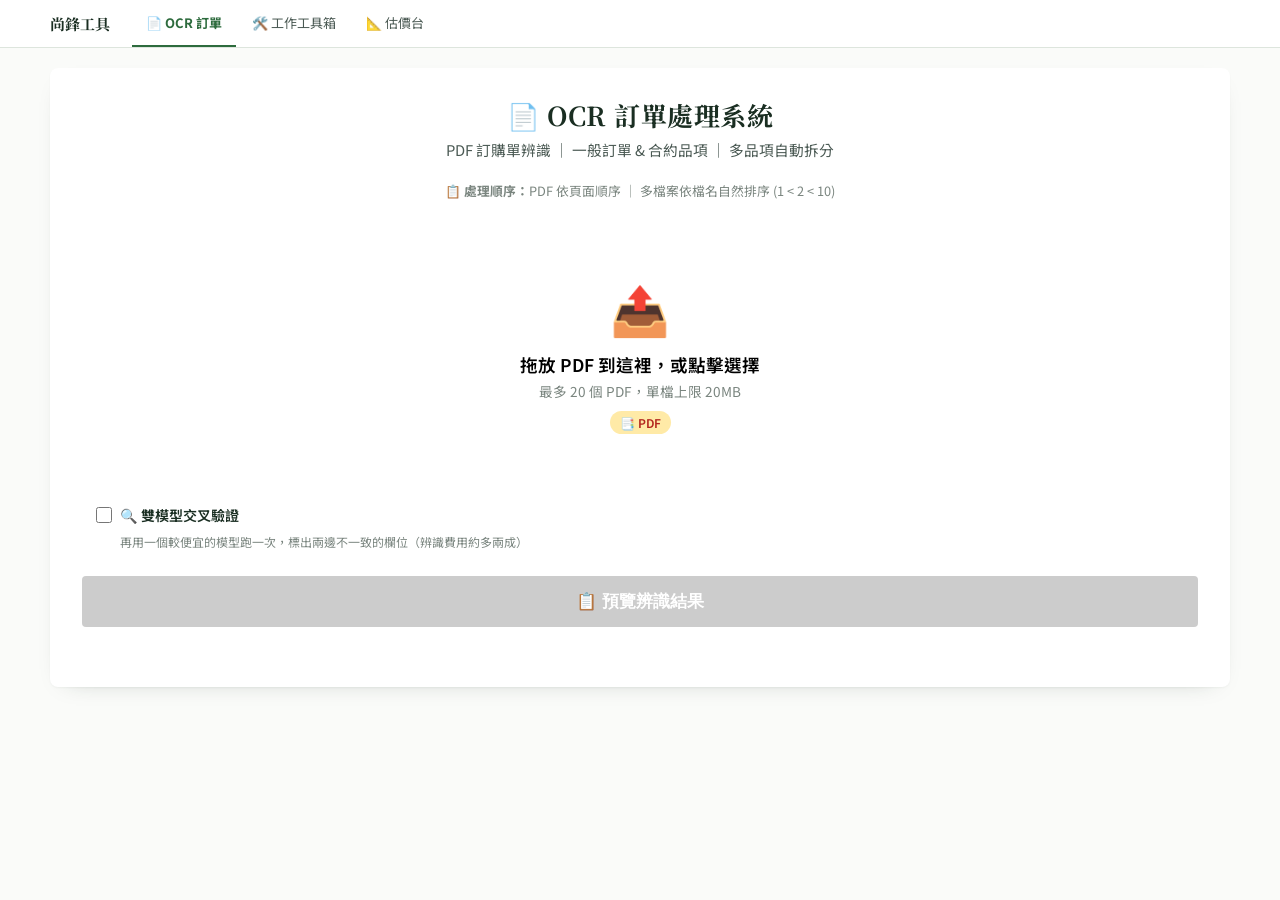
==== commit 9b34cf47: "refactor: 三頁視覺統一 (v3.3.1) 三個工具原本各有一套尺寸與樣式，視覺不一致：   版面寬 850 / 960 / 1280、內文 16 / 14 / 15px、   主標 32 /" ====
--- a/index.html
+++ b/index.html
@@ -6,40 +6,13 @@
 <title>OCR 訂單處理系統</title>
 <link rel="preconnect" href="https://fonts.googleapis.com">
 <link rel="preconnect" href="https://fonts.gstatic.com" crossorigin>
+<link rel="stylesheet" href="/static/brand.css">
 <link href="https://fonts.googleapis.com/css2?family=Noto+Sans+TC:wght@400;500;700&family=Noto+Serif+TC:wght@600;700&display=swap" rel="stylesheet">
 <style>
-/* 尚鋒配色主題 — 依 sfinc-website-next/BRAND.md */
-:root{
-  /* 品牌綠 */
-  --brand:#2D6B3D;         /* 主色：按鈕、連結、強調 */
-  --brand-dark:#1F4F2D;    /* hover、重點 */
-  --brand-light:#4A9A4F;   /* 亮部 */
-  --brand-soft:#9CCFA3;    /* 卡片 hover 邊框、placeholder */
-  /* 質感金：細線、型號、裝飾 */
-  --gold:#B8956A;
-  --gold-soft:#D4BB95;
-  /* 背景 */
-  --bg:#FAFBF9;            /* 全站背景 */
-  --bg-soft:#EEF4EE;       /* 卡片底、規格框 */
-  --bg-deep:#F4F6F2;       /* 深底 */
-  --card:#fff;
-  /* 文字 */
-  --fg:#1A2E22;            /* 主文字 */
-  --fg-soft:#4A5953;       /* 內文、描述 */
-  --fg-muted:#7A857F;      /* 次要資訊、標籤 */
-  --line:#DDE5DD;          /* 邊框、分隔線 */
-  --danger:#B3261E;
-  --radius:.25rem;
-  /* 相容舊變數名 */
-  --primary:var(--brand); --primary-dark:var(--brand-dark);
-  --primary-light:var(--brand-light); --accent:var(--bg-soft);
-  --muted:var(--bg-deep); --muted-fg:var(--fg-soft);
-  --border:var(--line); --warn:var(--gold); --warn-bg:#FAF6EF;
-}
 *{margin:0;padding:0;box-sizing:border-box}
-body{font-family:'Noto Sans TC','PingFang TC','Microsoft JhengHei',-apple-system,sans-serif;background:var(--bg);min-height:100vh;display:flex;justify-content:center;align-items:flex-start;padding:20px}
-.container{background:var(--card);border:1px solid var(--border);border-radius:12px;box-shadow:0 2px 16px rgba(26,46,34,.06);padding:40px;max-width:850px;width:100%}
-h1{font-size:2rem;text-align:center;color:var(--fg);margin-bottom:6px;font-family:'Noto Serif TC','Songti TC',PMingLiU,serif;font-weight:700;letter-spacing:.5px}
+body{font-family:var(--sans);font-size:var(--fs-base);background:var(--bg);min-height:100vh}
+.container{margin:20px auto;background:var(--card);border:1px solid var(--border);border-radius:var(--radius-lg);box-shadow:var(--shadow);padding:28px 32px 36px;max-width:var(--page-w);width:100%}
+h1{font-size:var(--fs-h1);text-align:center;color:var(--fg);margin-bottom:6px;font-family:'Noto Serif TC','Songti TC',PMingLiU,serif;font-weight:700;letter-spacing:.5px}
 .subtitle{text-align:center;color:var(--fg-soft);margin-bottom:8px;font-size:.92rem}
 .sort-info{text-align:center;color:var(--fg-muted);font-size:.8rem;margin-bottom:20px;background:var(--accent);border-radius:8px;padding:7px 12px;border-left:3px solid var(--primary)}
 .version-line{text-align:center;margin-bottom:14px}
@@ -124,22 +97,17 @@
 .verify-toggle.on .vt-text{color:var(--primary-dark)}
 .loading{display:inline-block;width:18px;height:18px;border:3px solid rgba(255,255,255,.5);border-radius:50%;border-top-color:#fff;animation:spin .8s linear infinite;vertical-align:middle;margin-right:6px}
 @keyframes spin{to{transform:rotate(360deg)}}
-.sf-nav{background:var(--card);border-bottom:1px solid var(--line);padding:0 20px;display:flex;align-items:center;gap:4px;position:sticky;top:0;z-index:50;margin:-20px -20px 20px}
-.sf-nav .sf-brand{font-family:'Noto Serif TC','Songti TC',serif;font-weight:700;color:var(--fg);font-size:15px;margin-right:18px;padding:12px 0;white-space:nowrap}
-.sf-nav a{color:var(--fg-soft);text-decoration:none;font-size:13px;padding:12px 14px;border-bottom:2px solid transparent;transition:.2s;white-space:nowrap}
-.sf-nav a:hover{color:var(--brand);background:var(--bg-soft)}
-.sf-nav a.on{color:var(--brand);border-bottom-color:var(--brand);font-weight:700}
 .hidden{display:none !important}
 </style>
 </head>
 <body>
-<div class="container">
 <nav class="sf-nav">
   <span class="sf-brand">尚鋒工具</span>
   <a href="/" class="on">📄 OCR 訂單</a>
   <a href="/tools">🛠️ 工作工具箱</a>
   <a href="/quote">📐 估價台</a>
 </nav>
+<div class="container">
   <h1>📄 OCR 訂單處理系統</h1>
   <p class="subtitle">PDF 訂購單辨識 ｜ 一般訂單 &amp; 合約品項 ｜ 多品項自動拆分</p>
   <p class="version-line" id="versionLine"></p>
@@ -277,6 +245,11 @@
 // ============ 版本更新紀錄 ============
 // 新版本請加在最前面
 const CHANGELOG = [
+  { v: '3.3.1', title: '三頁視覺統一', items: [
+    '三個工具改用同一份樣式基準，版面寬度、字級、圓角、卡片一致',
+    '導覽列改為全寬置頂，三頁位置與行為相同',
+    '估價台主標改用思源宋體，與其他頁一致',
+  ]},
   { v: '3.3.0', title: '整合工作工具箱與估價台', items: [
     '新增「工作工具箱」：SUS304 板材計算、圖片排版列印、利潤計算機',
     '新增「不鏽鋼估價台」：完整成本模型與報價試算',
--- a/static/brand.css
+++ b/static/brand.css
@@ -0,0 +1,49 @@
+/* ============================================================
+   尚鋒工具 — 三頁共用視覺基準
+   色票依 sfinc-website-next/BRAND.md
+   只規範共通骨架 (色彩/字級/容器/導覽/按鈕/表單)，
+   各工具的功能性樣式 (估價台 KPI、A4 列印格線等) 保持原樣
+   ============================================================ */
+:root{
+  /* 品牌綠 */
+  --brand:#2D6B3D; --brand-dark:#1F4F2D; --brand-light:#4A9A4F; --brand-soft:#9CCFA3;
+  /* 質感金 */
+  --gold:#B8956A; --gold-soft:#D4BB95;
+  /* 背景 */
+  --bg:#FAFBF9; --bg-soft:#EEF4EE; --bg-deep:#F4F6F2; --card:#fff;
+  /* 文字 */
+  --fg:#1A2E22; --fg-soft:#4A5953; --fg-muted:#7A857F; --line:#DDE5DD;
+  --danger:#B3261E;
+  /* 統一的版面基準 */
+  --page-w:1180px;      /* 內容最大寬 */
+  --radius:4px;         /* 按鈕、輸入框 */
+  --radius-lg:8px;      /* 卡片、區塊 */
+  --fs-base:15px;       /* 內文 */
+  --fs-h1:26px;         /* 頁面主標 */
+  --fs-h2:16px;         /* 區塊標題 */
+  --fs-sm:13px;         /* 次要說明 */
+  --fs-xs:11.5px;       /* 標籤、註解 */
+  --shadow:0 1px 2px rgba(26,46,34,.04), 0 8px 24px -18px rgba(26,46,34,.35);
+  --serif:'Noto Serif TC','Songti TC',PMingLiU,serif;
+  --sans:'Noto Sans TC','PingFang TC','Microsoft JhengHei',system-ui,sans-serif;
+}
+
+/* ---- 共用導覽列 ---- */
+.sf-nav{
+  background:var(--card); border-bottom:1px solid var(--line);
+  display:flex; align-items:center; gap:2px;
+  position:sticky; top:0; z-index:200;
+  padding:0 max(20px, calc((100vw - var(--page-w)) / 2));
+}
+.sf-nav .sf-brand{
+  font-family:var(--serif); font-weight:700; color:var(--fg);
+  font-size:15px; margin-right:20px; padding:13px 0; white-space:nowrap;
+}
+.sf-nav a{
+  color:var(--fg-soft); text-decoration:none; font-size:var(--fs-sm);
+  padding:13px 14px; border-bottom:2px solid transparent;
+  transition:.15s; white-space:nowrap;
+}
+.sf-nav a:hover{color:var(--brand); background:var(--bg-soft)}
+.sf-nav a.on{color:var(--brand); border-bottom-color:var(--brand); font-weight:700}
+@media print{.sf-nav{display:none!important}}
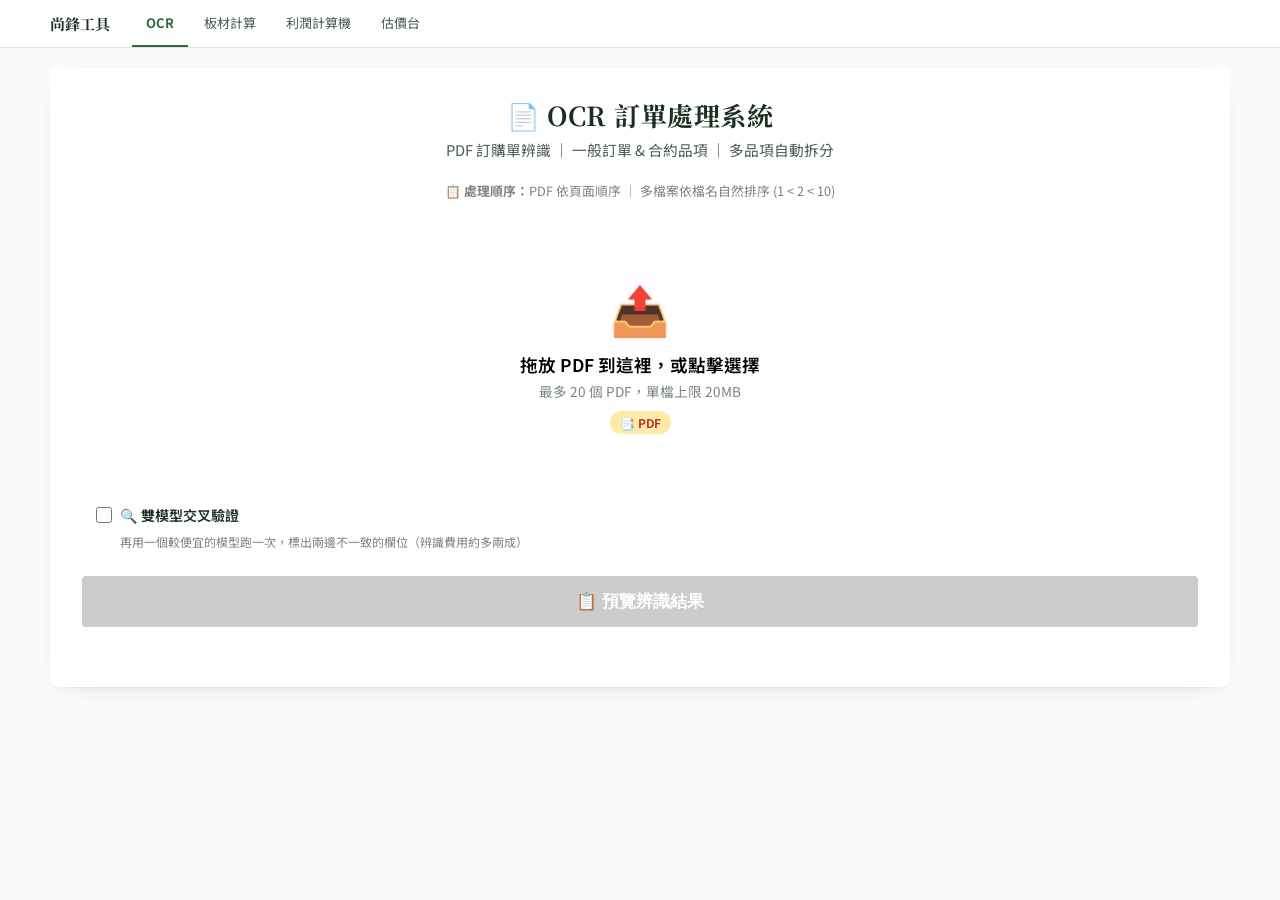
==== commit a8b30fb6: "feat: 導覽列改為四個工具直接入口 (v3.3.2) 導覽列由「OCR 訂單 / 工作工具箱 / 估價台」改為 「OCR / 板材計算 / 利潤計算機 / 估價台」，常用功能一步到位。  - 板材" ====
--- a/index.html
+++ b/index.html
@@ -103,9 +103,10 @@
 <body>
 <nav class="sf-nav">
   <span class="sf-brand">尚鋒工具</span>
-  <a href="/" class="on">📄 OCR 訂單</a>
-  <a href="/tools">🛠️ 工作工具箱</a>
-  <a href="/quote">📐 估價台</a>
+  <a href="/" class="on">OCR</a>
+  <a href="/tools#sus304">板材計算</a>
+  <a href="/tools#calc">利潤計算機</a>
+  <a href="/quote">估價台</a>
 </nav>
 <div class="container">
   <h1>📄 OCR 訂單處理系統</h1>
@@ -245,6 +246,11 @@
 // ============ 版本更新紀錄 ============
 // 新版本請加在最前面
 const CHANGELOG = [
+  { v: '3.3.2', title: '導覽列改為四個工具', items: [
+    '上方導覽列直接列出：OCR、板材計算、利潤計算機、估價台',
+    '點板材計算或利潤計算機會直接開到該功能，不必再切分頁',
+    '工具箱內原本重複的 OCR 分頁已移除',
+  ]},
   { v: '3.3.1', title: '三頁視覺統一', items: [
     '三個工具改用同一份樣式基準，版面寬度、字級、圓角、卡片一致',
     '導覽列改為全寬置頂，三頁位置與行為相同',
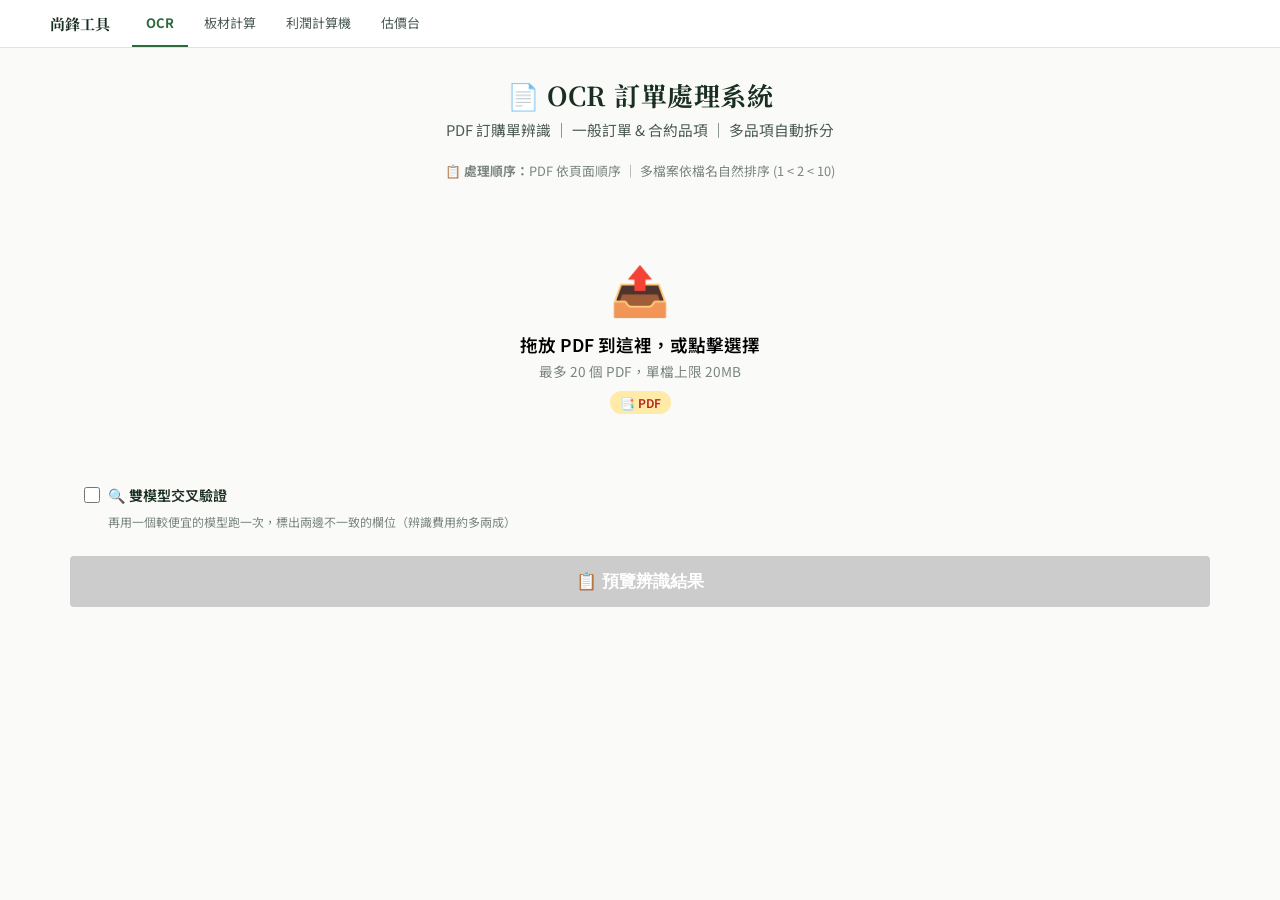
==== commit 1d8fd2f2: "fix: OCR 頁版面對齊其他分頁 (v3.3.3) OCR 頁的 .container 原本是白卡片 (背景/邊框/圓角/陰影) 且 padding 為 32px，另兩頁是無外框、padding " ====
--- a/index.html
+++ b/index.html
@@ -11,7 +11,7 @@
 <style>
 *{margin:0;padding:0;box-sizing:border-box}
 body{font-family:var(--sans);font-size:var(--fs-base);background:var(--bg);min-height:100vh}
-.container{margin:20px auto;background:var(--card);border:1px solid var(--border);border-radius:var(--radius-lg);box-shadow:var(--shadow);padding:28px 32px 36px;max-width:var(--page-w);width:100%}
+.container{margin:0 auto;padding:28px 20px 60px;max-width:var(--page-w);width:100%}
 h1{font-size:var(--fs-h1);text-align:center;color:var(--fg);margin-bottom:6px;font-family:'Noto Serif TC','Songti TC',PMingLiU,serif;font-weight:700;letter-spacing:.5px}
 .subtitle{text-align:center;color:var(--fg-soft);margin-bottom:8px;font-size:.92rem}
 .sort-info{text-align:center;color:var(--fg-muted);font-size:.8rem;margin-bottom:20px;background:var(--accent);border-radius:8px;padding:7px 12px;border-left:3px solid var(--primary)}
@@ -246,6 +246,9 @@
 // ============ 版本更新紀錄 ============
 // 新版本請加在最前面
 const CHANGELOG = [
+  { v: '3.3.3', title: 'OCR 頁版面對齊其他分頁', items: [
+    'OCR 頁的內容不再多包一層卡片，左右邊界與其他分頁一致',
+  ]},
   { v: '3.3.2', title: '導覽列改為四個工具', items: [
     '上方導覽列直接列出：OCR、板材計算、利潤計算機、估價台',
     '點板材計算或利潤計算機會直接開到該功能，不必再切分頁',
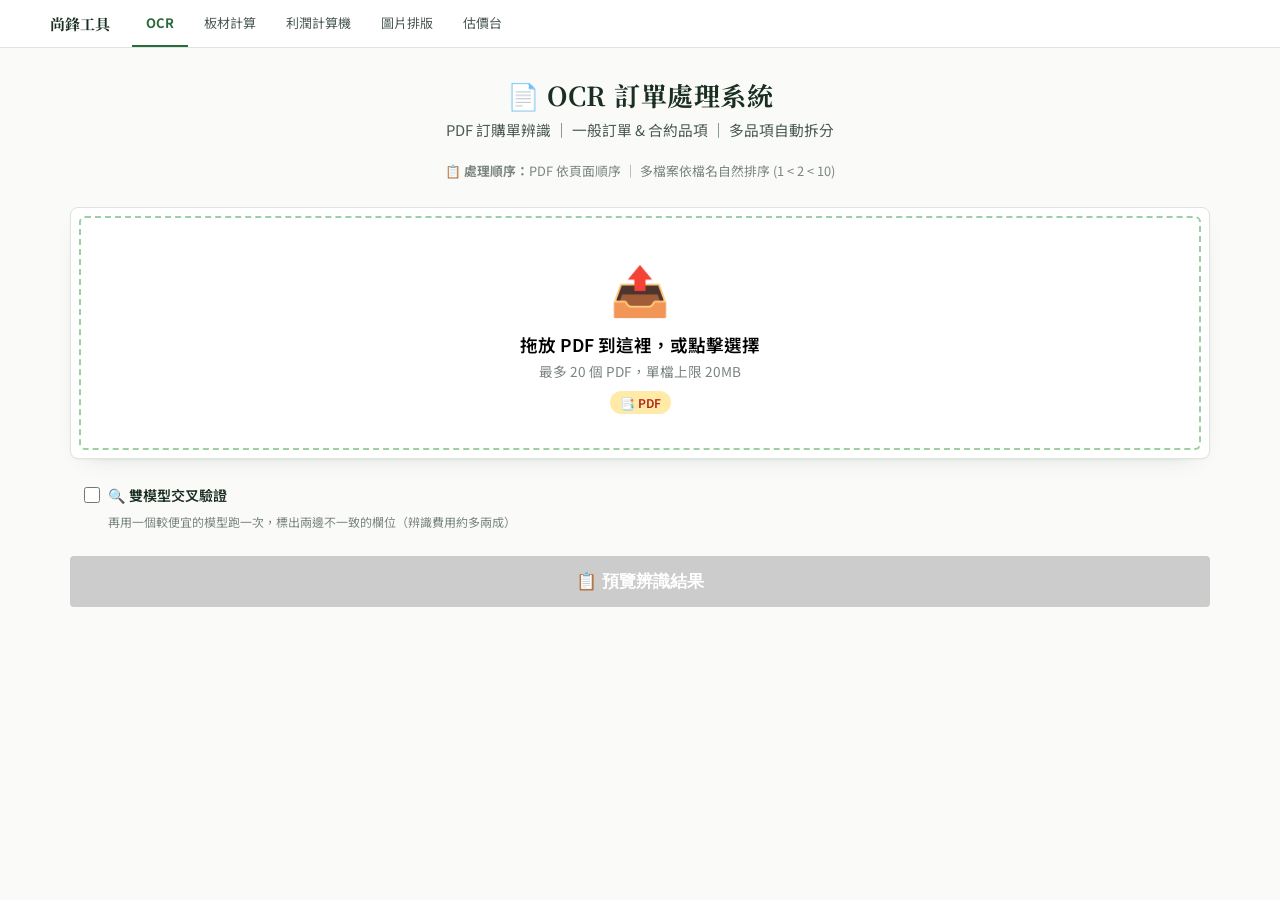
==== commit f08e68d2: "feat: 導覽簡化與 OCR 上傳區線框 (v3.4.0) 1. 工具箱移除「工作多功能工具箱」標題列與自己的分頁列，    改由頂部導覽列直接列出各工具，少一層點擊與視覺層級    - 導覽列：O" ====
--- a/index.html
+++ b/index.html
@@ -35,8 +35,10 @@
 .login-box input{width:100%;padding:12px 16px;border:1px solid var(--line);border-radius:10px;font-size:1rem;margin-bottom:12px;outline:none;transition:border .3s}
 .login-box input:focus{border-color:var(--primary)}
 .login-error{color:var(--danger);font-size:.85rem;margin-bottom:10px;display:none}
-.upload-area{border:2px dashed var(--primary);border-radius:15px;padding:45px 20px;text-align:center;cursor:pointer;transition:all .3s;background:var(--muted);margin-bottom:16px}
-.upload-area:hover,.upload-area.dragover{border-color:var(--primary-dark);background:var(--accent);transform:translateY(-2px)}
+.upload-area{position:relative;border:1px solid var(--line);border-radius:var(--radius-lg);padding:44px 20px;text-align:center;cursor:pointer;transition:all .2s;background:var(--card);margin-bottom:16px;box-shadow:var(--shadow)}
+.upload-area::after{content:'';position:absolute;inset:8px;border:2px dashed var(--brand-soft);border-radius:6px;pointer-events:none;transition:border-color .2s}
+.upload-area:hover,.upload-area.dragover{border-color:var(--brand);background:var(--bg-soft)}
+.upload-area:hover::after,.upload-area.dragover::after{border-color:var(--brand)}
 .upload-icon{font-size:3rem;margin-bottom:10px}
 .badges{display:flex;justify-content:center;gap:6px;margin-top:10px;flex-wrap:wrap}
 .badge{padding:3px 10px;border-radius:12px;font-size:.75rem;font-weight:600}
@@ -106,6 +108,7 @@
   <a href="/" class="on">OCR</a>
   <a href="/tools#sus304">板材計算</a>
   <a href="/tools#calc">利潤計算機</a>
+  <a href="/tools#img">圖片排版</a>
   <a href="/quote">估價台</a>
 </nav>
 <div class="container">
@@ -246,6 +249,11 @@
 // ============ 版本更新紀錄 ============
 // 新版本請加在最前面
 const CHANGELOG = [
+  { v: '3.4.0', title: '導覽簡化與上傳區線框', items: [
+    '拿掉「工作多功能工具箱」標題列與第二層分頁',
+    '板材計算、利潤計算機、圖片排版直接放在上方導覽列',
+    'OCR 上傳區加上白底卡片與線框，範圍更清楚',
+  ]},
   { v: '3.3.3', title: 'OCR 頁版面對齊其他分頁', items: [
     'OCR 頁的內容不再多包一層卡片，左右邊界與其他分頁一致',
   ]},
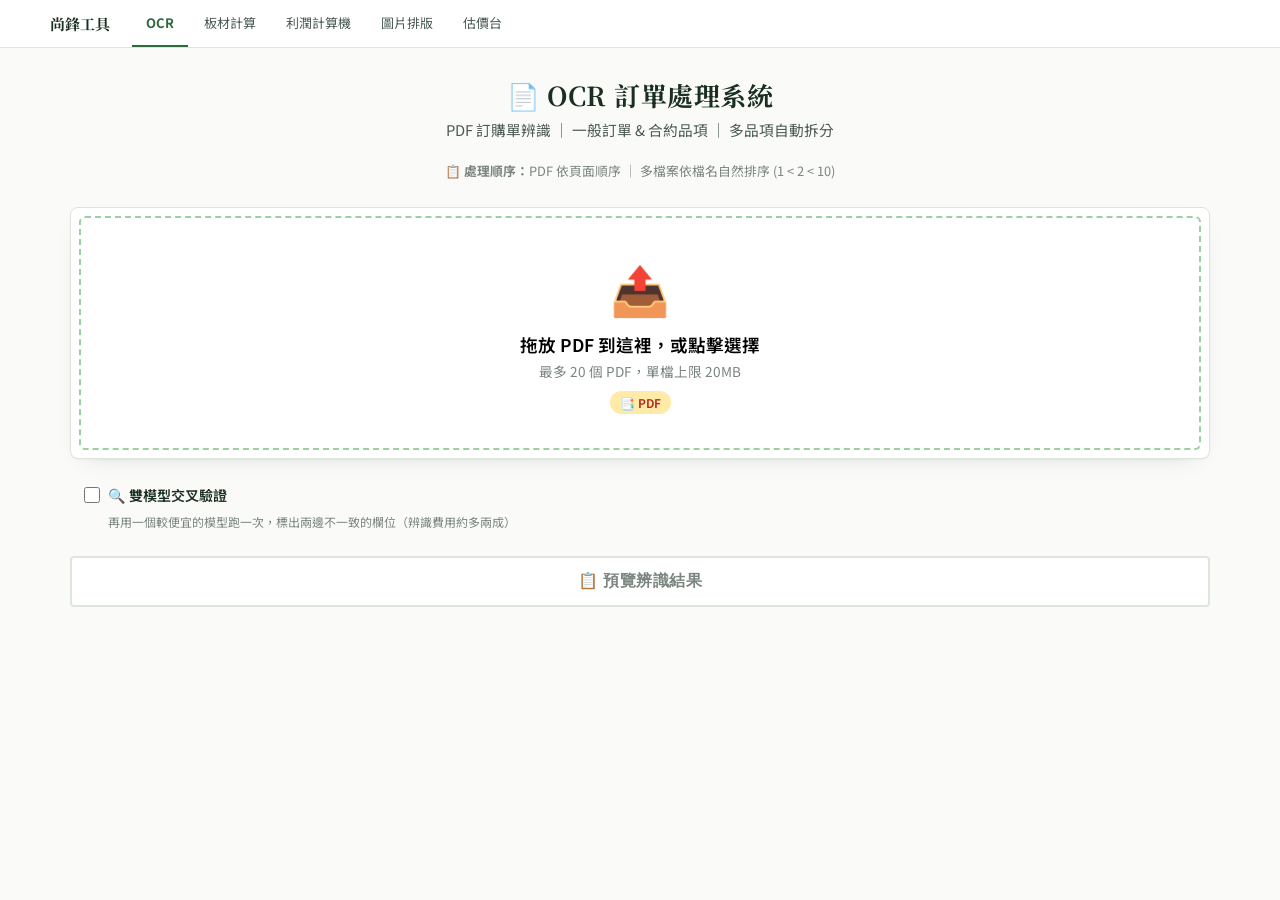
==== commit 7a721aa8: "style: 按鈕改為線框樣式 (v3.5.1) 依使用者偏好，主要按鈕由實心底色改為白底綠框，hover 時才填色。  - OCR 頁 .btn 改線框；.btn-outline 與其同款，僅保留間" ====
--- a/index.html
+++ b/index.html
@@ -46,11 +46,10 @@
 #fileInput{display:none}
 .file-list{margin-top:16px}
 .file-item{background:var(--muted);padding:12px 16px;border-radius:10px;margin-bottom:6px;display:flex;justify-content:space-between;align-items:center;font-size:.9rem}
-.btn{width:100%;padding:14px;background:var(--primary);color:#fff;border:none;border-radius:var(--radius);font-size:1.05rem;font-weight:600;cursor:pointer;transition:all .3s;margin-top:16px}
-.btn:hover{transform:translateY(-2px);box-shadow:0 4px 14px rgba(45,107,61,.25)}
-.btn:disabled{background:#ccc;cursor:not-allowed;transform:none;box-shadow:none}
-.btn-outline{background:transparent;color:var(--primary);border:2px solid var(--primary);margin-top:10px}
-.btn-outline:hover{background:var(--primary);color:#fff}
+.btn{width:100%;padding:13px;background:var(--card);color:var(--brand);border:2px solid var(--brand);border-radius:var(--radius);font-size:1rem;font-weight:700;cursor:pointer;transition:all .2s;margin-top:16px;letter-spacing:.5px}
+.btn:hover{background:var(--brand);color:#fff;box-shadow:0 4px 14px rgba(45,107,61,.2)}
+.btn:disabled{background:var(--card);color:var(--fg-muted);border-color:var(--line);cursor:not-allowed;box-shadow:none}
+.btn-outline{margin-top:10px}
 .results{margin-top:24px}
 .result-item{background:#fff;border-left:4px solid var(--primary);padding:16px;border-radius:10px;margin-bottom:12px;box-shadow:0 4px 12px rgba(0,0,0,.08)}
 .result-header{display:flex;justify-content:space-between;align-items:center;margin-bottom:10px}
@@ -97,6 +96,19 @@
 .vt-hint{font-size:.75rem;color:var(--fg-muted);flex-basis:100%;padding-left:24px}
 .verify-toggle.on{border-color:var(--warn);background:var(--warn-bg)}
 .verify-toggle.on .vt-text{color:var(--primary-dark)}
+.file-size{color:var(--fg-muted);font-size:.78rem;margin-left:6px}
+.file-state{font-size:.8rem;color:var(--fg-muted);white-space:nowrap;display:flex;align-items:center;gap:5px}
+.file-item{transition:background .2s,border-color .2s;border:1px solid transparent}
+.file-item.is-running{background:var(--bg-soft);border-color:var(--brand-soft)}
+.file-item.is-running .file-state{color:var(--brand)}
+.file-item.is-done .file-state{color:var(--brand)}
+.file-item.is-error{background:#fdecee;border-color:#f3c9cd}
+.file-item.is-error .file-state{color:var(--danger)}
+.progress-bar{margin-top:12px}
+.progress-track{height:6px;background:var(--bg-deep);border-radius:99px;overflow:hidden}
+.progress-fill{height:100%;width:0;background:var(--brand);border-radius:99px;transition:width .35s ease}
+.progress-text{margin-top:6px;font-size:.8rem;color:var(--fg-soft);text-align:center}
+.loading-sm{width:12px!important;height:12px!important;border-width:2px!important;border-color:var(--brand-soft)!important;border-top-color:var(--brand)!important;margin:0!important}
 .loading{display:inline-block;width:18px;height:18px;border:3px solid rgba(255,255,255,.5);border-radius:50%;border-top-color:#fff;animation:spin .8s linear infinite;vertical-align:middle;margin-right:6px}
 @keyframes spin{to{transform:rotate(360deg)}}
 .hidden{display:none !important}
@@ -141,6 +153,10 @@
     <input type="file" id="fileInput" multiple accept="image/*,.pdf">
 
     <div class="file-list" id="fileList"></div>
+    <div class="progress-bar hidden" id="progressBar">
+      <div class="progress-track"><div class="progress-fill" id="progressFill"></div></div>
+      <div class="progress-text" id="progressText"></div>
+    </div>
     <label class="verify-toggle" id="verifyToggleWrap">
       <input type="checkbox" id="verifyToggle">
       <span class="vt-text">🔍 雙模型交叉驗證</span>
@@ -249,6 +265,16 @@
 // ============ 版本更新紀錄 ============
 // 新版本請加在最前面
 const CHANGELOG = [
+  { v: '3.5.1', title: '按鈕改為線框樣式', items: [
+    '按鈕改成白底綠框，滑過才填色，畫面更清爽',
+    '工具箱的按鈕也統一成同一種樣式',
+  ]},
+  { v: '3.5.0', title: '辨識進度顯示', items: [
+    '多檔上傳時逐份顯示進度，看得到跑到第幾份',
+    '每個檔案標示：待處理／辨識中／完成幾品項／失敗原因',
+    '上方進度條與按鈕同步顯示 N / 總數',
+    '單一檔案失敗不影響其他檔案，其餘照常完成',
+  ]},
   { v: '3.4.0', title: '導覽簡化與上傳區線框', items: [
     '拿掉「工作多功能工具箱」標題列與第二層分頁',
     '板材計算、利潤計算機、圖片排版直接放在上方導覽列',
@@ -960,30 +986,103 @@
 }
 
 function renderFileList() {
-  $('fileList').innerHTML = '';
-  selectedFiles.forEach(f => {
-    $('fileList').innerHTML += `<div class="file-item"><span><b>📑 ${f.name}</b><span style="color:var(--fg-muted);font-size:.78rem;margin-left:6px">${(f.size/1024).toFixed(0)}KB</span></span><span style="color:var(--gold);font-size:.8rem">待處理</span></div>`;
-  });
-}
+  $('fileList').innerHTML = selectedFiles.map((f, i) => `
+    <div class="file-item" id="file-${i}">
+      <span><b>📑 ${f.name}</b><span class="file-size">${(f.size/1024).toFixed(0)}KB</span></span>
+      <span class="file-state" id="file-state-${i}">待處理</span>
+    </div>`).join('');
+}
+
+// 逐檔更新狀態，讓你看得到跑到哪一份
+function setFileState(i, state, info) {
+  const row = $(`file-${i}`), el = $(`file-state-${i}`);
+  if (!el) return;
+  row?.classList.remove('is-running','is-done','is-error');
+  const map = {
+    waiting:  ['待處理', ''],
+    running:  ['<span class="loading loading-sm"></span>辨識中…', 'is-running'],
+    done:     [`✓ ${info ?? ''}`, 'is-done'],
+    error:    [`✗ ${info ?? '失敗'}`, 'is-error'],
+  };
+  const [html, cls] = map[state] || map.waiting;
+  el.innerHTML = html;
+  if (cls) row?.classList.add(cls);
+}
+
+// 總進度列
+function setProgress(done, total) {
+  const bar = $('progressBar');
+  if (!bar) return;
+  if (!total) { bar.classList.add('hidden'); return; }
+  bar.classList.remove('hidden');
+  const pct = Math.round(done / total * 100);
+  $('progressFill').style.width = pct + '%';
+  $('progressText').textContent = `辨識中　${done} / ${total} 份完成`;
+  if (done === total) $('progressText').textContent = `✓ ${total} 份全部完成`;
+}
+
+/** 限制同時進行的數量，避免一次打太多 API */
+async function runWithLimit(items, limit, worker) {
+  const results = new Array(items.length);
+  let next = 0;
+  await Promise.all(
+    Array.from({ length: Math.min(limit, items.length) }, async () => {
+      while (next < items.length) {
+        const i = next++;
+        results[i] = await worker(items[i], i);
+      }
+    })
+  );
+  return results;
+}
+
+// 同時處理幾份。開了雙模型驗證時每份要打兩次 API，所以放慢一點
+const CONCURRENCY = 2;
 
 $('previewBtn').addEventListener('click', async () => {
   if(!selectedFiles.length) return;
-  $('previewBtn').disabled=true;
-  $('previewBtn').innerHTML='<span class="loading"></span>OCR 辨識中...';
-  $('results').innerHTML='';
-  pendingOrders=[];
-
-  const fd = new FormData();
-  selectedFiles.forEach(f=>fd.append('files',f));
+  const total = selectedFiles.length;
+  const verifyOn = $('verifyToggle')?.checked ? 1 : 0;
+
+  $('previewBtn').disabled = true;
+  $('results').innerHTML = '';
+  pendingOrders = [];
+  selectedFiles.forEach((_, i) => setFileState(i, 'waiting'));
+
+  let done = 0;
+  setProgress(0, total);
+  $('previewBtn').innerHTML = `<span class="loading"></span>辨識中… 0 / ${total}`;
 
   try {
-    const verifyOn = $('verifyToggle')?.checked ? 1 : 0;
-    const r = await fetch(`/preview?verify=${verifyOn}`,{method:'POST',body:fd});
-    if(!r.ok) throw new Error(`HTTP ${r.status}`);
-    const d = await r.json();
-    displayResults(d.results, true);
-  } catch(e) { alert('處理失敗: '+e.message); }
-  finally { $('previewBtn').disabled=false; $('previewBtn').textContent='📋 預覽辨識結果'; }
+    // 一份一份送，才能逐份回報進度 (後端不變，仍是同一個 /preview)
+    const results = await runWithLimit(selectedFiles, CONCURRENCY, async (file, i) => {
+      setFileState(i, 'running');
+      try {
+        const fd = new FormData();
+        fd.append('files', file);
+        const r = await fetch(`/preview?verify=${verifyOn}`, { method:'POST', body:fd });
+        if (!r.ok) throw new Error(`HTTP ${r.status}`);
+        const d = await r.json();
+        const res = (d.results && d.results[0]) || { filename:file.name, status:'error', message:'沒有回傳結果' };
+        setFileState(i, res.status === 'success' ? 'done' : 'error',
+                     res.status === 'success' ? `${res.items_count} 品項` : res.message);
+        return res;
+      } catch (e) {
+        setFileState(i, 'error', e.message);
+        return { filename:file.name, status:'error', message:e.message };
+      } finally {
+        done++;
+        setProgress(done, total);
+        $('previewBtn').innerHTML = `<span class="loading"></span>辨識中… ${done} / ${total}`;
+      }
+    });
+    displayResults(results, true);
+  } catch(e) {
+    alert('處理失敗: ' + e.message);
+  } finally {
+    $('previewBtn').disabled = false;
+    $('previewBtn').textContent = '📋 預覽辨識結果';
+  }
 });
 
 function collectEdits() {
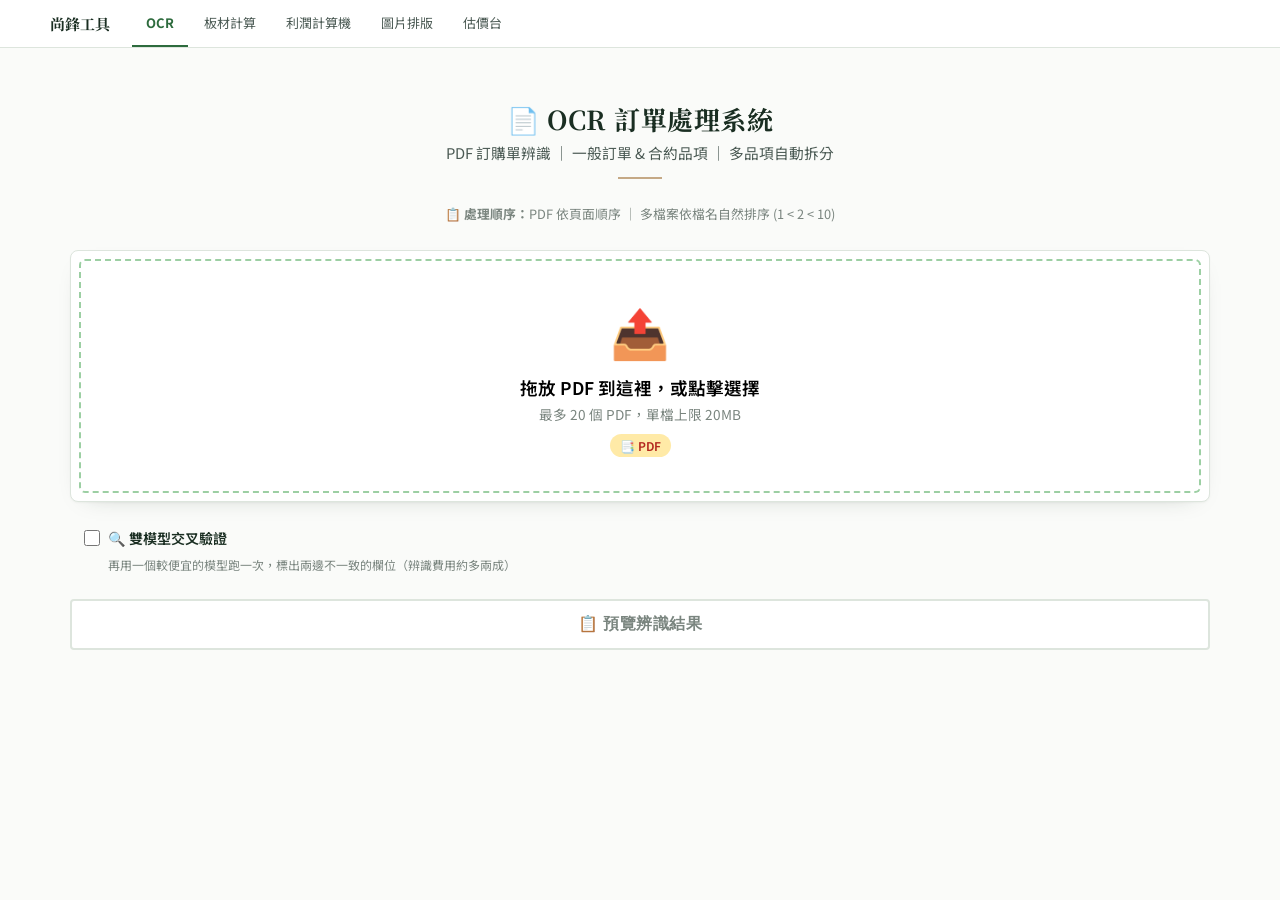
==== commit 43adfbd5: "style: 四個工具標題統一 (v3.6.0) 以 OCR 頁為模板，把標題樣式抽到 static/brand.css 的 .page-head： 置中、思源宋體 26px、下方一行說明、再下方一條" ====
--- a/index.html
+++ b/index.html
@@ -12,8 +12,6 @@
 *{margin:0;padding:0;box-sizing:border-box}
 body{font-family:var(--sans);font-size:var(--fs-base);background:var(--bg);min-height:100vh}
 .container{margin:0 auto;padding:28px 20px 60px;max-width:var(--page-w);width:100%}
-h1{font-size:var(--fs-h1);text-align:center;color:var(--fg);margin-bottom:6px;font-family:'Noto Serif TC','Songti TC',PMingLiU,serif;font-weight:700;letter-spacing:.5px}
-.subtitle{text-align:center;color:var(--fg-soft);margin-bottom:8px;font-size:.92rem}
 .sort-info{text-align:center;color:var(--fg-muted);font-size:.8rem;margin-bottom:20px;background:var(--accent);border-radius:8px;padding:7px 12px;border-left:3px solid var(--primary)}
 .version-line{text-align:center;margin-bottom:14px}
 .version-btn{background:var(--accent);color:var(--primary);border:1px solid var(--border);border-radius:20px;padding:3px 12px;font-size:.72rem;font-family:inherit;cursor:pointer;letter-spacing:.3px;transition:all .2s}
@@ -124,9 +122,11 @@
   <a href="/quote">估價台</a>
 </nav>
 <div class="container">
-  <h1>📄 OCR 訂單處理系統</h1>
-  <p class="subtitle">PDF 訂購單辨識 ｜ 一般訂單 &amp; 合約品項 ｜ 多品項自動拆分</p>
-  <p class="version-line" id="versionLine"></p>
+  <header class="page-head">
+    <h1>📄 OCR 訂單處理系統</h1>
+    <p class="subtitle">PDF 訂購單辨識 ｜ 一般訂單 &amp; 合約品項 ｜ 多品項自動拆分</p>
+    <p class="version-line" id="versionLine"></p>
+  </header>
 
   <div id="loginSection" class="hidden">
     <div class="login-box" style="margin-top:30px">
@@ -265,6 +265,11 @@
 // ============ 版本更新紀錄 ============
 // 新版本請加在最前面
 const CHANGELOG = [
+  { v: '3.6.0', title: '四個工具標題統一', items: [
+    '每個工具都有一致的標題樣式：置中宋體大標＋一行說明＋金色細線',
+    '板材計算、利潤計算機、圖片排版各自有了自己的標題',
+    '估價台標題改為置中，操作按鈕移到標題下方一列',
+  ]},
   { v: '3.5.1', title: '按鈕改為線框樣式', items: [
     '按鈕改成白底綠框，滑過才填色，畫面更清爽',
     '工具箱的按鈕也統一成同一種樣式',
--- a/static/brand.css
+++ b/static/brand.css
@@ -47,3 +47,21 @@
 .sf-nav a:hover{color:var(--brand); background:var(--bg-soft)}
 .sf-nav a.on{color:var(--brand); border-bottom-color:var(--brand); font-weight:700}
 @media print{.sf-nav{display:none!important}}
+
+/* ---- 共用頁面標題（以 OCR 頁為模板）---- */
+.page-head{text-align:center;padding:26px 0 18px}
+.page-head h1,
+h1.page-title{
+  font-family:var(--serif); font-size:var(--fs-h1); font-weight:700;
+  color:var(--fg); letter-spacing:.5px; text-align:center; margin:0 0 6px;
+  line-height:1.3;
+}
+.page-head .subtitle,
+.page-subtitle{
+  text-align:center; color:var(--fg-soft); font-size:.92rem; margin:0 0 8px;
+}
+/* 標題下方的細金線，呼應官網 */
+.page-head::after{
+  content:''; display:block; width:44px; height:2px;
+  background:var(--gold); margin:14px auto 0; opacity:.8;
+}
